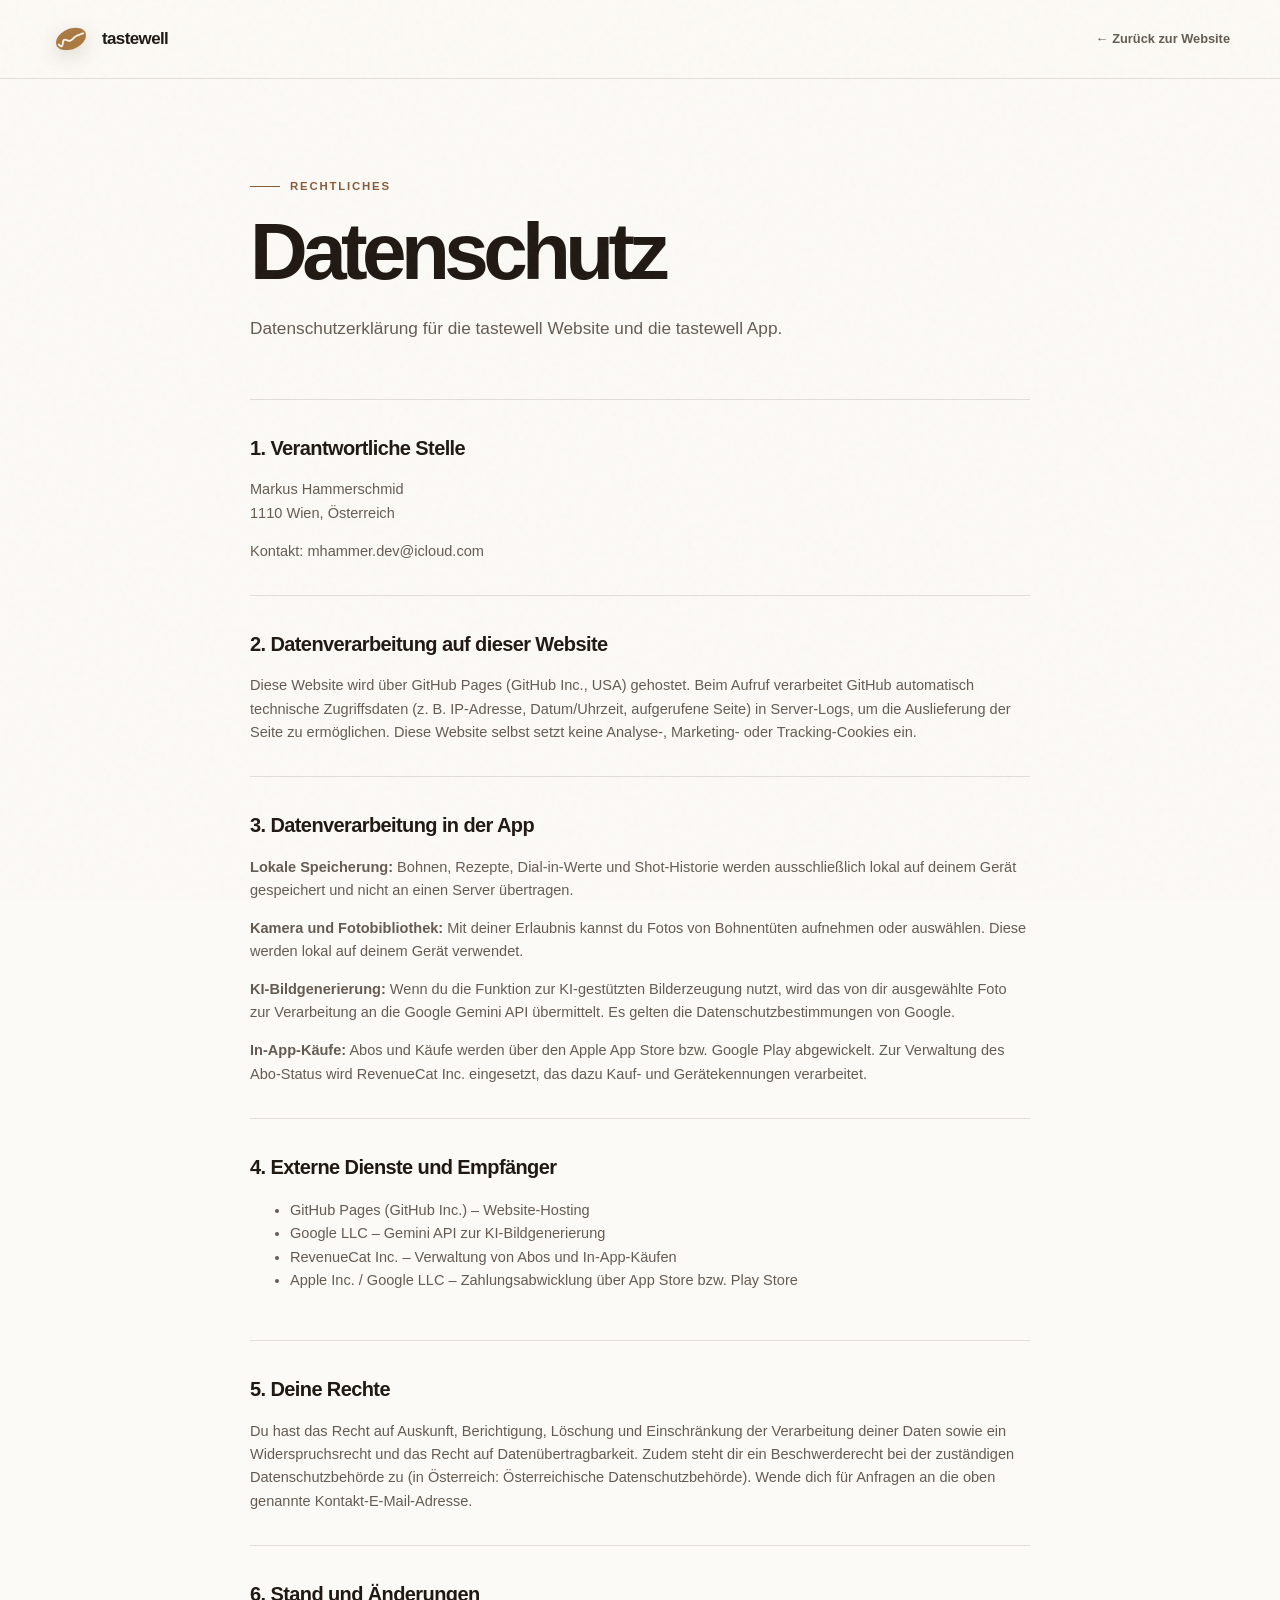
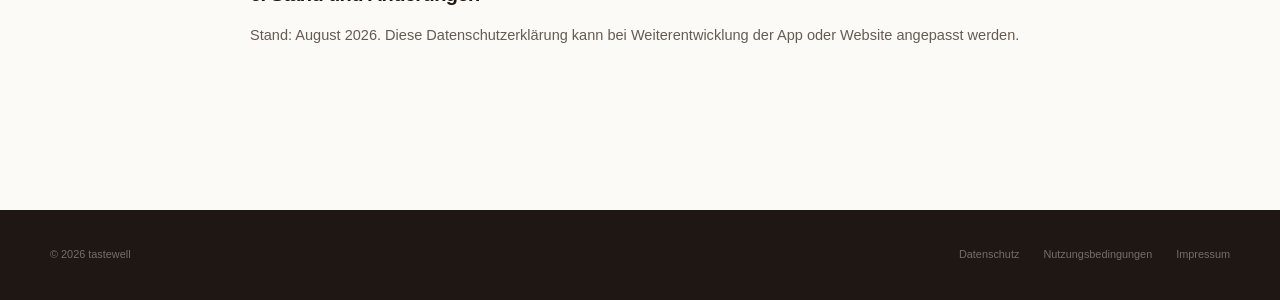
==== privacy.html @ 756413b7 "Complete privacy policy and imprint with real contact details" ====
<!doctype html>
<html lang="de">
  <head>
    <meta charset="utf-8" />
    <meta name="viewport" content="width=device-width, initial-scale=1" />
    <meta name="robots" content="noindex, nofollow" />
    <meta name="theme-color" content="#fcfaf6" />
    <title>Datenschutz – tastewell</title>
    <link rel="icon" href="assets/images/app-icon.png" />
    <link rel="stylesheet" href="assets/css/styles.css" />
    <script src="assets/js/main.js" defer></script>
  </head>
  <body class="legal-page">
    <header class="legal-header">
      <div class="nav-shell">
        <a class="brand" href="index.html" aria-label="Zur tastewell Startseite">
          <img src="assets/images/app-icon.png" alt="" width="42" height="42" />
          <span>tastewell</span>
        </a>
        <a class="back-link" href="index.html">← Zurück zur Website</a>
      </div>
    </header>

    <main class="legal-main">
      <p class="eyebrow">Rechtliches</p>
      <h1>Datenschutz</h1>
      <p class="legal-intro">Datenschutzerklärung für die tastewell Website und die tastewell App.</p>

      <div class="legal-content">
        <section>
          <h2>1. Verantwortliche Stelle</h2>
          <p>Markus Hammerschmid<br />1110 Wien, Österreich</p>
          <p>Kontakt: <a href="mailto:mhammer.dev@icloud.com">mhammer.dev@icloud.com</a></p>
        </section>
        <section>
          <h2>2. Datenverarbeitung auf dieser Website</h2>
          <p>Diese Website wird über GitHub Pages (GitHub Inc., USA) gehostet. Beim Aufruf verarbeitet GitHub automatisch technische Zugriffsdaten (z. B. IP-Adresse, Datum/Uhrzeit, aufgerufene Seite) in Server-Logs, um die Auslieferung der Seite zu ermöglichen. Diese Website selbst setzt keine Analyse-, Marketing- oder Tracking-Cookies ein.</p>
        </section>
        <section>
          <h2>3. Datenverarbeitung in der App</h2>
          <p><strong>Lokale Speicherung:</strong> Bohnen, Rezepte, Dial-in-Werte und Shot-Historie werden ausschließlich lokal auf deinem Gerät gespeichert und nicht an einen Server übertragen.</p>
          <p><strong>Kamera und Fotobibliothek:</strong> Mit deiner Erlaubnis kannst du Fotos von Bohnentüten aufnehmen oder auswählen. Diese werden lokal auf deinem Gerät verwendet.</p>
          <p><strong>KI-Bildgenerierung:</strong> Wenn du die Funktion zur KI-gestützten Bilderzeugung nutzt, wird das von dir ausgewählte Foto zur Verarbeitung an die Google Gemini API übermittelt. Es gelten die Datenschutzbestimmungen von Google.</p>
          <p><strong>In-App-Käufe:</strong> Abos und Käufe werden über den Apple App Store bzw. Google Play abgewickelt. Zur Verwaltung des Abo-Status wird RevenueCat Inc. eingesetzt, das dazu Kauf- und Gerätekennungen verarbeitet.</p>
        </section>
        <section>
          <h2>4. Externe Dienste und Empfänger</h2>
          <ul>
            <li>GitHub Pages (GitHub Inc.) – Website-Hosting</li>
            <li>Google LLC – Gemini API zur KI-Bildgenerierung</li>
            <li>RevenueCat Inc. – Verwaltung von Abos und In-App-Käufen</li>
            <li>Apple Inc. / Google LLC – Zahlungsabwicklung über App Store bzw. Play Store</li>
          </ul>
        </section>
        <section>
          <h2>5. Deine Rechte</h2>
          <p>Du hast das Recht auf Auskunft, Berichtigung, Löschung und Einschränkung der Verarbeitung deiner Daten sowie ein Widerspruchsrecht und das Recht auf Datenübertragbarkeit. Zudem steht dir ein Beschwerderecht bei der zuständigen Datenschutzbehörde zu (in Österreich: Österreichische Datenschutzbehörde). Wende dich für Anfragen an die oben genannte Kontakt-E-Mail-Adresse.</p>
        </section>
        <section>
          <h2>6. Stand und Änderungen</h2>
          <p>Stand: August 2026. Diese Datenschutzerklärung kann bei Weiterentwicklung der App oder Website angepasst werden.</p>
        </section>
      </div>
    </main>

    <footer class="site-footer">
      <div class="page-shell footer-bottom">
        <span>© <span data-year></span> tastewell</span>
        <nav aria-label="Rechtliche Hinweise">
          <a href="privacy.html">Datenschutz</a>
          <a href="terms.html">Nutzungsbedingungen</a>
          <a href="imprint.html">Impressum</a>
        </nav>
      </div>
    </footer>
  </body>
</html>
---- assets/css/styles.css ----
:root {
  --ink: #201813;
  --ink-soft: #655b53;
  --paper: #f5f0e8;
  --paper-deep: #ece3d7;
  --cream: #fffaf3;
  --white: #ffffff;
  --coffee: #8a5a36;
  --coffee-dark: #3a2318;
  --caramel: #c89b6c;
  --caramel-light: #e3c4a1;
  --lime: #dce5b0;
  --plum: #54283d;
  --line: rgba(50, 35, 25, 0.13);
  --shadow: 0 30px 80px rgba(60, 39, 24, 0.15);
  --radius-sm: 18px;
  --radius-md: 28px;
  --radius-lg: 42px;
  --shell: min(1180px, calc(100% - 48px));
  --ease: cubic-bezier(0.22, 1, 0.36, 1);
}

*,
*::before,
*::after {
  box-sizing: border-box;
}

html {
  scroll-behavior: smooth;
  background: var(--paper);
}

body {
  margin: 0;
  min-width: 320px;
  color: var(--ink);
  background:
    radial-gradient(circle at 8% 3%, rgba(216, 180, 141, 0.18), transparent 28rem),
    var(--paper);
  font-family: Inter, ui-sans-serif, -apple-system, BlinkMacSystemFont, "Segoe UI", sans-serif;
  font-size: 16px;
  line-height: 1.6;
  -webkit-font-smoothing: antialiased;
  text-rendering: optimizeLegibility;
}

body::before {
  position: fixed;
  inset: 0;
  z-index: 99;
  opacity: 0.04;
  pointer-events: none;
  content: "";
  background-image: url("data:image/svg+xml,%3Csvg viewBox='0 0 180 180' xmlns='http://www.w3.org/2000/svg'%3E%3Cfilter id='n'%3E%3CfeTurbulence type='fractalNoise' baseFrequency='.92' numOctaves='4' stitchTiles='stitch'/%3E%3C/filter%3E%3Crect width='100%25' height='100%25' filter='url(%23n)' opacity='.8'/%3E%3C/svg%3E");
}

img,
svg {
  display: block;
  max-width: 100%;
}

a {
  color: inherit;
  text-decoration: none;
}

button,
a {
  -webkit-tap-highlight-color: transparent;
}

button {
  color: inherit;
  font: inherit;
}

::selection {
  color: var(--cream);
  background: var(--coffee);
}

:focus-visible {
  outline: 3px solid var(--caramel);
  outline-offset: 4px;
}

.sr-only {
  position: absolute;
  width: 1px;
  height: 1px;
  padding: 0;
  margin: -1px;
  overflow: hidden;
  clip: rect(0, 0, 0, 0);
  white-space: nowrap;
  border: 0;
}

.skip-link {
  position: fixed;
  top: 12px;
  left: 12px;
  z-index: 120;
  padding: 10px 16px;
  color: var(--white);
  background: var(--coffee-dark);
  border-radius: 999px;
  transform: translateY(-160%);
  transition: transform 180ms ease;
}

.skip-link:focus {
  transform: translateY(0);
}

.page-shell {
  width: var(--shell);
  margin-inline: auto;
}

.section {
  position: relative;
  padding-block: 118px;
}

.site-header {
  position: fixed;
  z-index: 80;
  top: 0;
  left: 0;
  width: 100%;
  padding-block: 18px;
  transition:
    padding 300ms ease,
    background 300ms ease,
    border-color 300ms ease,
    box-shadow 300ms ease;
}

.site-header.is-scrolled {
  padding-block: 10px;
  background: rgba(247, 243, 236, 0.8);
  border-bottom: 1px solid rgba(45, 31, 22, 0.08);
  box-shadow: 0 12px 34px rgba(48, 31, 20, 0.06);
  backdrop-filter: blur(20px) saturate(1.2);
  -webkit-backdrop-filter: blur(20px) saturate(1.2);
}

.nav-shell {
  display: flex;
  align-items: center;
  justify-content: space-between;
  width: var(--shell);
  margin-inline: auto;
}

.brand {
  display: inline-flex;
  gap: 10px;
  align-items: center;
  font-size: 1.06rem;
  font-weight: 760;
  letter-spacing: -0.035em;
}

.brand img {
  width: 42px;
  height: 42px;
  object-fit: contain;
  filter: drop-shadow(0 6px 10px rgba(56, 34, 20, 0.16));
}

.main-nav {
  display: flex;
  gap: 31px;
  align-items: center;
  font-size: 0.86rem;
  font-weight: 650;
}

.main-nav > a:not(.nav-cta) {
  position: relative;
  color: rgba(32, 24, 19, 0.7);
  transition: color 180ms ease;
}

.main-nav > a:not(.nav-cta)::after {
  position: absolute;
  bottom: -5px;
  left: 0;
  width: 100%;
  height: 1px;
  content: "";
  background: currentColor;
  transform: scaleX(0);
  transform-origin: right;
  transition: transform 240ms var(--ease);
}

.main-nav > a:not(.nav-cta):hover {
  color: var(--ink);
}

.main-nav > a:not(.nav-cta):hover::after {
  transform: scaleX(1);
  transform-origin: left;
}

.nav-cta {
  display: inline-flex;
  gap: 12px;
  align-items: center;
  padding: 11px 17px;
  color: var(--cream);
  background: var(--coffee-dark);
  border-radius: 999px;
  box-shadow: 0 8px 20px rgba(58, 35, 24, 0.17);
  transition:
    transform 200ms var(--ease),
    background 200ms ease;
}

.nav-cta:hover {
  background: var(--coffee);
  transform: translateY(-2px);
}

.menu-toggle {
  display: none;
  width: 44px;
  height: 44px;
  padding: 0;
  background: transparent;
  border: 0;
  border-radius: 50%;
}

.menu-toggle span:not(.sr-only) {
  display: block;
  width: 22px;
  height: 1.5px;
  margin: 6px auto;
  background: currentColor;
  transition: transform 200ms ease;
}

.hero {
  min-height: 950px;
  padding-top: 168px;
  padding-bottom: 42px;
  overflow: clip;
}

.hero-grid {
  display: grid;
  grid-template-columns: minmax(0, 0.9fr) minmax(500px, 1.1fr);
  gap: 56px;
  align-items: center;
  min-height: 690px;
}

.hero-grid > * {
  min-width: 0;
}

.hero-copy {
  position: relative;
  z-index: 3;
  padding-bottom: 28px;
}

.eyebrow {
  display: flex;
  gap: 10px;
  align-items: center;
  margin: 0 0 22px;
  color: var(--coffee);
  font-size: 0.71rem;
  font-weight: 800;
  letter-spacing: 0.16em;
  line-height: 1.4;
  text-transform: uppercase;
}

.eyebrow::before {
  width: 30px;
  height: 1px;
  content: "";
  background: currentColor;
}

.eyebrow.light {
  color: var(--caramel-light);
}

.hero h1,
.section-heading h2,
.ritual-copy h2,
.cta-card h2 {
  margin: 0;
  font-size: clamp(3.8rem, 7vw, 6.45rem);
  font-weight: 710;
  letter-spacing: -0.075em;
  line-height: 0.94;
}

.hero h1 span,
.section-heading h2 span,
.ritual-copy h2 span,
.cta-card h2 span {
  color: var(--coffee);
  font-family: Iowan Old Style, Baskerville, "Times New Roman", serif;
  font-weight: 400;
  font-style: italic;
  letter-spacing: -0.055em;
}

.hero-lead {
  max-width: 560px;
  margin: 32px 0 0;
  color: var(--ink-soft);
  font-size: clamp(1rem, 1.5vw, 1.16rem);
  line-height: 1.75;
}

.hero-actions {
  display: flex;
  gap: 28px;
  align-items: center;
  margin-top: 36px;
}

.button {
  display: inline-flex;
  gap: 16px;
  align-items: center;
  justify-content: center;
  min-height: 56px;
  padding: 14px 21px 14px 25px;
  border: 1px solid transparent;
  border-radius: 999px;
  font-size: 0.9rem;
  font-weight: 750;
  letter-spacing: -0.015em;
  transition:
    transform 220ms var(--ease),
    box-shadow 220ms ease,
    background 220ms ease;
}

.button:hover {
  transform: translateY(-3px);
}

.button-primary {
  color: var(--cream);
  background: var(--coffee-dark);
  box-shadow: 0 13px 28px rgba(58, 35, 24, 0.22);
}

.button-primary:hover {
  background: var(--coffee);
  box-shadow: 0 18px 35px rgba(58, 35, 24, 0.24);
}

.button-icon {
  display: grid;
  width: 30px;
  height: 30px;
  place-items: center;
  color: var(--coffee-dark);
  background: var(--caramel-light);
  border-radius: 50%;
}

.text-link {
  padding-block: 8px;
  font-size: 0.88rem;
  font-weight: 750;
  border-bottom: 1px solid rgba(42, 28, 19, 0.3);
  transition: border-color 180ms ease;
}

.text-link:hover {
  border-color: var(--coffee);
}

.hero-facts {
  display: flex;
  flex-wrap: wrap;
  gap: 11px 18px;
  padding: 0;
  margin: 33px 0 0;
  color: rgba(32, 24, 19, 0.57);
  font-size: 0.73rem;
  font-weight: 650;
  list-style: none;
}

.hero-facts li {
  display: flex;
  gap: 6px;
  align-items: center;
}

.hero-facts li span {
  display: grid;
  width: 17px;
  height: 17px;
  place-items: center;
  color: var(--coffee-dark);
  background: rgba(197, 153, 108, 0.25);
  border-radius: 50%;
  font-size: 0.61rem;
}

.hero-glow {
  position: absolute;
  pointer-events: none;
  filter: blur(2px);
  border-radius: 50%;
}

.hero-glow-one {
  top: -250px;
  right: -160px;
  width: 700px;
  height: 700px;
  opacity: 0.5;
  background: radial-gradient(circle, rgba(211, 172, 129, 0.44), rgba(245, 240, 232, 0) 68%);
}

.hero-glow-two {
  bottom: 20px;
  left: -300px;
  width: 590px;
  height: 590px;
  background: radial-gradient(circle, rgba(196, 147, 111, 0.13), rgba(245, 240, 232, 0) 70%);
}

.hero-stage {
  --pointer-x: 0px;
  --pointer-y: 0px;
  --pointer-phone-x: 0px;
  --pointer-phone-y: 0px;
  --pointer-float-x: 0px;
  --pointer-float-y: 0px;
  --pointer-far-x: 0px;
  --pointer-far-y: 0px;
  position: relative;
  min-height: 700px;
  isolation: isolate;
}

.hero-stage::before {
  position: absolute;
  z-index: -2;
  top: 50%;
  left: 50%;
  width: 575px;
  height: 575px;
  content: "";
  background:
    radial-gradient(circle at 64% 28%, rgba(255, 246, 228, 0.88), transparent 28%),
    linear-gradient(145deg, #c79a72 0%, #ab7355 43%, #673d32 100%);
  border: 1px solid rgba(255, 255, 255, 0.44);
  border-radius: 50%;
  box-shadow:
    inset 0 1px 0 rgba(255, 255, 255, 0.45),
    0 60px 100px rgba(82, 48, 30, 0.25);
  transform: translate(-49%, -49%);
}

.hero-stage::after {
  position: absolute;
  z-index: -1;
  right: -12px;
  bottom: 42px;
  width: 90%;
  height: 150px;
  content: "";
  opacity: 0.32;
  background: #3b2419;
  filter: blur(56px);
  border-radius: 50%;
  transform: rotate(-6deg);
}

.stage-orbit {
  position: absolute;
  z-index: -1;
  top: 50%;
  left: 50%;
  pointer-events: none;
  border: 1px solid rgba(80, 47, 30, 0.18);
  border-radius: 50%;
  transform: translate(-50%, -50%);
}

.stage-orbit-one {
  width: 645px;
  height: 645px;
}

.stage-orbit-two {
  width: 715px;
  height: 715px;
  opacity: 0.55;
}

.phone-wrap {
  position: absolute;
  z-index: 3;
  top: 4px;
  left: 50%;
  width: 322px;
  transform: translate3d(calc(-50% + var(--pointer-phone-x)), var(--pointer-phone-y), 0) rotate(3.5deg);
  transition: transform 500ms var(--ease);
}

.phone {
  padding: 8px;
  background: linear-gradient(145deg, #403c3b, #151312 66%, #504b49);
  border: 1px solid rgba(255, 255, 255, 0.42);
  border-radius: 51px;
  box-shadow:
    0 42px 68px rgba(46, 27, 18, 0.34),
    inset 0 0 0 2px rgba(0, 0, 0, 0.55),
    inset 0 0 0 4px rgba(255, 255, 255, 0.1);
}

.phone-frame {
  padding: 3px;
  background: #090807;
  border-radius: 44px;
}

.phone-screen {
  position: relative;
  min-height: 646px;
  padding: 17px 17px 20px;
  overflow: hidden;
  color: #211914;
  background: #faf7f2;
  border-radius: 41px;
}

.phone-status {
  display: flex;
  align-items: center;
  justify-content: space-between;
  height: 30px;
  padding: 0 5px;
  font-size: 0.58rem;
  font-weight: 780;
}

.dynamic-island {
  position: absolute;
  top: 13px;
  left: 50%;
  width: 84px;
  height: 24px;
  background: #090807;
  border-radius: 999px;
  transform: translateX(-50%);
}

.app-topbar {
  display: flex;
  align-items: end;
  justify-content: space-between;
  margin-top: 16px;
}

.app-topbar div {
  display: flex;
  flex-direction: column;
}

.app-topbar small,
.recipe-head small,
.bean-copy small,
.recipe-grid small {
  color: #817872;
  font-size: 0.57rem;
}

.app-topbar strong {
  margin-top: 2px;
  font-size: 1.64rem;
  letter-spacing: -0.06em;
}

.avatar {
  display: grid;
  width: 31px;
  height: 31px;
  place-items: center;
  color: var(--cream);
  background: #a96e43;
  border-radius: 50%;
  font-size: 0.65rem;
  font-weight: 750;
}

.bean-card {
  display: grid;
  grid-template-columns: 101px 1fr;
  gap: 12px;
  align-items: center;
  padding: 10px;
  margin-top: 17px;
  background: #fff;
  border: 1px solid rgba(48, 31, 22, 0.08);
  border-radius: 21px;
  box-shadow: 0 11px 26px rgba(73, 47, 29, 0.08);
}

.bean-art {
  position: relative;
  height: 126px;
  overflow: hidden;
  background:
    radial-gradient(circle at 25% 26%, #e28e62 0 12%, transparent 13%),
    radial-gradient(circle at 82% 72%, #d67a51 0 20%, transparent 21%),
    radial-gradient(circle at 59% 26%, #66333b 0 28%, transparent 29%),
    linear-gradient(145deg, #2a1821, #8c4c45 53%, #cf8a57);
  border-radius: 14px;
}

.bean-art::before,
.bean-art::after {
  position: absolute;
  width: 88px;
  height: 45px;
  content: "";
  border: 9px solid rgba(255, 220, 176, 0.22);
  border-radius: 50%;
  transform: rotate(-35deg);
}

.bean-art::before {
  top: 24px;
  left: -24px;
}

.bean-art::after {
  right: -27px;
  bottom: 17px;
}

.bean-art-line {
  position: absolute;
  top: 17px;
  left: 50%;
  width: 3px;
  height: 42px;
  background: #f4dfc5;
  border-radius: 50%;
  transform: rotate(45deg);
}

.bean-art-label {
  position: absolute;
  right: 8px;
  bottom: 7px;
  color: rgba(255, 255, 255, 0.8);
  font-size: 0.43rem;
  font-weight: 850;
  letter-spacing: 0.18em;
}

.bean-copy {
  display: flex;
  flex-direction: column;
  align-items: flex-start;
}

.bean-copy strong {
  margin: 10px 0 2px;
  font-size: 1rem;
  letter-spacing: -0.04em;
}

.pill {
  display: inline-block;
  padding: 4px 8px;
  border-radius: 999px;
  font-size: 0.46rem;
  font-weight: 780;
}

.pill-warm {
  color: #724627;
  background: #f1decb;
}

.recipe-head {
  display: flex;
  align-items: end;
  justify-content: space-between;
  margin: 25px 3px 10px;
}

.recipe-head > div {
  display: flex;
  flex-direction: column;
}

.recipe-head strong {
  font-size: 0.87rem;
}

.confidence {
  padding: 4px 7px;
  color: #5a641f;
  background: #e9edce;
  border-radius: 999px;
  font-size: 0.5rem;
  font-weight: 780;
}

.recipe-grid {
  display: grid;
  grid-template-columns: repeat(3, 1fr);
  overflow: hidden;
  background: #fff;
  border: 1px solid rgba(48, 31, 22, 0.08);
  border-radius: 17px;
}

.recipe-grid > div {
  display: flex;
  flex-direction: column;
  align-items: center;
  padding: 14px 6px;
}

.recipe-grid > div + div {
  border-left: 1px solid rgba(48, 31, 22, 0.08);
}

.recipe-grid strong {
  font-size: 0.94rem;
  letter-spacing: -0.04em;
}

.recipe-grid em {
  margin-left: 1px;
  color: #817872;
  font-size: 0.5rem;
  font-weight: 600;
  font-style: normal;
}

.taste-line {
  display: flex;
  gap: 8px;
  align-items: center;
  margin: 18px 4px 0;
  color: #7d736c;
  font-size: 0.51rem;
}

.taste-track {
  position: relative;
  flex: 1;
  height: 6px;
  background: linear-gradient(90deg, #e5c379, #d7deb0, #b7775f);
  border-radius: 999px;
}

.taste-track i {
  position: absolute;
  top: 50%;
  left: 51%;
  width: 13px;
  height: 13px;
  background: #fff;
  border: 3px solid #717b38;
  border-radius: 50%;
  box-shadow: 0 2px 5px rgba(0, 0, 0, 0.16);
  transform: translate(-50%, -50%);
}

.app-button {
  display: flex;
  align-items: center;
  justify-content: space-between;
  width: 100%;
  padding: 13px 16px;
  margin-top: 19px;
  color: #fffaf2;
  background: #8a5a36;
  border: 0;
  border-radius: 14px;
  font-size: 0.67rem;
  font-weight: 750;
}

.phone-home-indicator {
  position: absolute;
  bottom: 7px;
  left: 50%;
  width: 88px;
  height: 3px;
  background: #17110e;
  border-radius: 999px;
  transform: translateX(-50%);
}

.floating-card {
  position: absolute;
  z-index: 7;
  display: flex;
  align-items: center;
  color: var(--ink);
  background: rgba(255, 251, 244, 0.84);
  border: 1px solid rgba(255, 255, 255, 0.62);
  border-radius: 18px;
  box-shadow: 0 20px 45px rgba(54, 33, 22, 0.2);
  backdrop-filter: blur(16px);
  -webkit-backdrop-filter: blur(16px);
  transition: transform 500ms var(--ease);
}

.floating-card div {
  display: flex;
  flex-direction: column;
}

.floating-card small {
  color: #847970;
  font-size: 0.58rem;
}

.floating-card strong {
  font-size: 0.77rem;
  letter-spacing: -0.02em;
}

.balance-card {
  top: 111px;
  left: -1px;
  gap: 10px;
  width: 190px;
  padding: 13px;
  transform: translate3d(var(--pointer-float-x), var(--pointer-float-y), 0) rotate(-4deg);
}

.pulse-dot {
  position: relative;
  width: 31px;
  height: 31px;
  background: #dfe7af;
  border-radius: 50%;
}

.pulse-dot::before,
.pulse-dot::after {
  position: absolute;
  top: 50%;
  left: 50%;
  content: "";
  border-radius: 50%;
  transform: translate(-50%, -50%);
}

.pulse-dot::before {
  width: 9px;
  height: 9px;
  background: #727b32;
}

.pulse-dot::after {
  width: 18px;
  height: 18px;
  border: 1px solid rgba(114, 123, 50, 0.35);
  animation: pulse 2.4s ease infinite;
}

.tiny-check {
  display: grid;
  width: 21px;
  height: 21px;
  margin-left: auto;
  place-items: center;
  color: #fff;
  background: #737d32;
  border-radius: 50%;
  font-size: 0.61rem;
}

.recipe-card {
  right: -17px;
  bottom: 102px;
  gap: 11px;
  width: 206px;
  padding: 13px;
  transform: translate3d(var(--pointer-far-x), var(--pointer-far-y), 0) rotate(4deg);
}

.recipe-icon {
  display: grid;
  flex: 0 0 auto;
  width: 34px;
  height: 34px;
  place-items: center;
  color: var(--cream);
  background: var(--coffee);
  border-radius: 11px;
}

.steam {
  position: absolute;
  z-index: 1;
  width: 94px;
  overflow: visible;
  fill: none;
  stroke: rgba(255, 248, 235, 0.55);
  stroke-width: 4px;
  stroke-linecap: round;
  filter: blur(0.4px);
}

.steam path {
  stroke-dasharray: 330;
  stroke-dashoffset: 330;
  animation: drawSteam 5s ease-in-out infinite;
}

.steam-one {
  top: -78px;
  right: 127px;
  transform: rotate(7deg);
}

.steam-two {
  top: -91px;
  right: 221px;
  opacity: 0.56;
  transform: scale(0.8) rotate(-10deg);
}

.steam-two path {
  animation-delay: 1.2s;
}

.brand-strip {
  display: flex;
  align-items: center;
  justify-content: space-between;
  padding: 20px 29px;
  color: rgba(44, 31, 23, 0.54);
  background: rgba(255, 252, 247, 0.52);
  border: 1px solid rgba(66, 45, 31, 0.08);
  border-radius: 999px;
  font-size: 0.69rem;
  font-weight: 780;
  letter-spacing: 0.12em;
  text-transform: uppercase;
}

.brand-strip i {
  width: 4px;
  height: 4px;
  background: var(--caramel);
  border-radius: 50%;
}

.section-heading {
  margin-bottom: 58px;
}

.section-heading.centered {
  max-width: 770px;
  margin-inline: auto;
  text-align: center;
}

.section-heading.centered .eyebrow {
  justify-content: center;
}

.section-heading h2,
.ritual-copy h2,
.cta-card h2 {
  font-size: clamp(3rem, 5.2vw, 5.4rem);
}

.section-heading > p:not(.eyebrow),
.section-heading.split > p,
.ritual-copy > p:not(.eyebrow),
.cta-card > p:not(.eyebrow) {
  max-width: 610px;
  margin: 25px auto 0;
  color: var(--ink-soft);
  font-size: 1.05rem;
  line-height: 1.75;
}

.problem-section {
  padding-top: 148px;
  background: #fcfaf6;
}

.problem-grid {
  display: grid;
  grid-template-columns: 1fr 1fr;
  gap: 20px;
}

.problem-card {
  position: relative;
  min-height: 500px;
  padding: 38px;
  overflow: hidden;
  border-radius: var(--radius-lg);
}

.problem-card-muted {
  background: #e7e1d9;
}

.problem-card-focus {
  color: var(--cream);
  background:
    radial-gradient(circle at 85% 10%, rgba(175, 109, 70, 0.5), transparent 40%),
    var(--coffee-dark);
  box-shadow: var(--shadow);
}

.card-number {
  display: inline-flex;
  align-items: center;
  min-height: 28px;
  padding: 5px 11px;
  color: rgba(44, 31, 23, 0.64);
  background: rgba(255, 255, 255, 0.5);
  border: 1px solid rgba(255, 255, 255, 0.62);
  border-radius: 999px;
  font-size: 0.62rem;
  font-weight: 780;
  letter-spacing: 0.1em;
  text-transform: uppercase;
}

.problem-card-focus .card-number {
  color: var(--cream);
  background: rgba(255, 255, 255, 0.08);
  border-color: rgba(255, 255, 255, 0.15);
}

.problem-card h3 {
  margin: 24px 0 0;
  font-size: clamp(1.8rem, 3vw, 2.65rem);
  letter-spacing: -0.055em;
  line-height: 1.08;
}

.chaos-visual {
  position: absolute;
  inset: 215px 28px 20px;
}

.chaos-visual span {
  position: absolute;
  z-index: 2;
  top: var(--y);
  left: var(--x);
  padding: 10px 15px;
  color: rgba(50, 39, 31, 0.7);
  background: rgba(255, 255, 255, 0.62);
  border: 1px solid rgba(255, 255, 255, 0.78);
  border-radius: 11px;
  box-shadow: 0 9px 22px rgba(50, 33, 21, 0.08);
  font-size: 0.73rem;
  font-weight: 700;
  transform: rotate(var(--r));
}

.chaos-visual svg {
  position: absolute;
  right: 0;
  bottom: 6px;
  left: 0;
  width: 100%;
  height: 180px;
  fill: none;
  stroke: rgba(87, 67, 53, 0.2);
  stroke-width: 3px;
  stroke-dasharray: 9 9;
}

.focus-visual {
  position: absolute;
  right: 38px;
  bottom: 42px;
  left: 38px;
}

.focus-labels {
  display: flex;
  align-items: center;
  justify-content: space-between;
  color: rgba(255, 250, 243, 0.48);
  font-size: 0.65rem;
}

.focus-labels strong {
  color: #e4e9ba;
  font-size: 0.75rem;
}

.focus-track {
  position: relative;
  height: 14px;
  margin-top: 13px;
  background: linear-gradient(90deg, #b76f4d, #d4c779 45%, #abbc76 53%, #bd795c);
  border: 4px solid rgba(255, 255, 255, 0.1);
  border-radius: 999px;
  box-shadow: 0 0 0 1px rgba(0, 0, 0, 0.2);
}

.focus-zone {
  position: absolute;
  top: -5px;
  left: 42%;
  width: 20%;
  height: 16px;
  border: 1px solid rgba(255, 255, 255, 0.55);
  border-radius: 999px;
}

.focus-track i {
  position: absolute;
  z-index: 2;
  top: 50%;
  left: 54%;
  width: 24px;
  height: 24px;
  background: #f8f3e9;
  border: 6px solid #87944d;
  border-radius: 50%;
  box-shadow: 0 6px 13px rgba(0, 0, 0, 0.25);
  transform: translate(-50%, -50%);
}

.focus-visual p {
  display: flex;
  gap: 11px;
  align-items: center;
  padding: 16px;
  margin: 24px 0 0;
  color: rgba(255, 250, 243, 0.8);
  background: rgba(255, 255, 255, 0.07);
  border: 1px solid rgba(255, 255, 255, 0.1);
  border-radius: 15px;
  font-size: 0.77rem;
}

.focus-visual p span {
  display: grid;
  width: 26px;
  height: 26px;
  place-items: center;
  color: var(--coffee-dark);
  background: var(--caramel-light);
  border-radius: 8px;
}

.steps-section {
  background: var(--paper);
}

.section-heading.split {
  display: grid;
  grid-template-columns: 1.2fr 0.8fr;
  gap: 70px;
  align-items: end;
}

.section-heading.split > p {
  margin: 0 0 5px;
}

.steps-list {
  border-top: 1px solid var(--line);
}

.step-card {
  display: grid;
  grid-template-columns: 1fr 0.8fr;
  gap: 64px;
  align-items: center;
  min-height: 240px;
  padding: 35px 10px;
  border-bottom: 1px solid var(--line);
}

.step-copy {
  display: grid;
  grid-template-columns: 70px 1fr;
  gap: 22px;
}

.step-index {
  display: grid;
  width: 44px;
  height: 44px;
  place-items: center;
  color: var(--coffee);
  background: rgba(200, 155, 108, 0.16);
  border: 1px solid rgba(138, 90, 54, 0.18);
  border-radius: 50%;
  font-size: 0.66rem;
  font-weight: 800;
}

.step-copy h3 {
  margin: 3px 0 11px;
  font-size: 1.65rem;
  letter-spacing: -0.045em;
}

.step-copy p {
  max-width: 480px;
  margin: 0;
  color: var(--ink-soft);
  font-size: 0.92rem;
}

.step-visual {
  min-height: 160px;
  padding: 22px;
  background: rgba(255, 253, 249, 0.68);
  border: 1px solid rgba(68, 45, 29, 0.09);
  border-radius: var(--radius-md);
  box-shadow: inset 0 1px 0 rgba(255, 255, 255, 0.7);
}

.equipment-visual {
  display: grid;
  gap: 8px;
}

.equipment-chip {
  display: flex;
  gap: 10px;
  align-items: center;
  padding: 10px 13px;
  color: #786e66;
  background: rgba(255, 255, 255, 0.65);
  border: 1px solid rgba(61, 42, 29, 0.07);
  border-radius: 12px;
  font-size: 0.72rem;
  font-weight: 680;
}

.equipment-chip.selected {
  color: var(--cream);
  background: var(--coffee);
  box-shadow: 0 9px 18px rgba(108, 66, 38, 0.2);
}

.scale-visual {
  display: grid;
  grid-template-columns: 1fr 1fr;
  gap: 12px;
  align-items: center;
  background: #29201b;
}

.scale-display {
  display: flex;
  align-items: baseline;
  justify-content: center;
  height: 95px;
  padding-top: 20px;
  color: #e6e9b6;
  background: #191412;
  border: 1px solid rgba(255, 255, 255, 0.08);
  border-radius: 14px;
  box-shadow: inset 0 3px 15px rgba(0, 0, 0, 0.35);
}

.scale-display strong {
  font-family: ui-monospace, SFMono-Regular, Menlo, monospace;
  font-size: 1.8rem;
  letter-spacing: 0.05em;
}

.scale-display span {
  margin-left: 4px;
  font-size: 0.7rem;
}

.scale-timer {
  display: flex;
  gap: 7px;
  align-items: center;
  justify-content: center;
  color: rgba(255, 255, 255, 0.7);
  font-family: ui-monospace, SFMono-Regular, Menlo, monospace;
  font-size: 0.83rem;
}

.scale-timer i {
  width: 8px;
  height: 8px;
  background: #c2775e;
  border-radius: 50%;
  box-shadow: 0 0 0 4px rgba(194, 119, 94, 0.15);
}

.taste-visual {
  display: flex;
  gap: 8px;
  align-items: center;
  justify-content: center;
}

.taste-visual > span {
  padding: 11px 15px;
  color: #776c64;
  background: rgba(255, 255, 255, 0.72);
  border: 1px solid rgba(63, 42, 27, 0.08);
  border-radius: 999px;
  font-size: 0.7rem;
  font-weight: 720;
}

.taste-visual .taste-choice.active {
  display: inline-flex;
  gap: 7px;
  align-items: center;
  color: #4d5624;
  background: #e5eabc;
  border-color: #d6dda1;
}

.taste-choice i {
  display: grid;
  width: 18px;
  height: 18px;
  place-items: center;
  color: #fff;
  background: #7b8638;
  border-radius: 50%;
  font-size: 0.55rem;
  font-style: normal;
}

.features-section {
  background: #fcfaf6;
}

.bento-grid {
  display: grid;
  grid-template-columns: 0.88fr 1.12fr;
  gap: 20px;
}

.bento-card {
  position: relative;
  min-height: 510px;
  padding: 38px;
  overflow: hidden;
  background: var(--paper-deep);
  border-radius: var(--radius-lg);
  isolation: isolate;
}

.bento-copy {
  position: relative;
  z-index: 3;
}

.bento-copy h3 {
  margin: 20px 0 12px;
  font-size: clamp(1.7rem, 3vw, 2.6rem);
  letter-spacing: -0.055em;
  line-height: 1.07;
}

.bento-copy p {
  max-width: 390px;
  margin: 0;
  color: var(--ink-soft);
  font-size: 0.88rem;
  line-height: 1.7;
}

.feature-icon {
  display: grid;
  width: 42px;
  height: 42px;
  place-items: center;
  color: var(--cream);
  background: var(--coffee);
  border-radius: 13px;
  box-shadow: 0 9px 18px rgba(91, 55, 33, 0.18);
}

.feature-icon.dark {
  color: var(--ink);
  background: var(--caramel-light);
}

.bento-shelf {
  min-height: 620px;
  background:
    radial-gradient(circle at 50% 88%, rgba(174, 119, 81, 0.25), transparent 31%),
    #e9ded0;
}

.bag-scene {
  position: absolute;
  right: 7%;
  bottom: -140px;
  left: 7%;
  height: 500px;
}

.bag-scene img {
  position: absolute;
  z-index: 2;
  top: 3px;
  left: 50%;
  width: 285px;
  filter: drop-shadow(0 26px 27px rgba(56, 33, 18, 0.24));
  transform: translateX(-50%) rotate(-2deg);
  transition: transform 700ms var(--ease);
}

.bento-shelf:hover .bag-scene img {
  transform: translateX(-50%) translateY(-8px) rotate(1deg);
}

.bag-halo {
  position: absolute;
  top: 75px;
  left: 50%;
  width: 370px;
  height: 370px;
  background: #d1a87e;
  filter: blur(1px);
  border-radius: 50%;
  transform: translateX(-50%);
}

.bento-history {
  color: var(--cream);
  background:
    radial-gradient(circle at 85% 12%, rgba(144, 71, 82, 0.55), transparent 40%),
    linear-gradient(145deg, #33201e, #1f1715 70%);
}

.bento-history .bento-copy p,
.bento-local .bento-copy p,
.bento-cover .bento-copy p {
  color: rgba(255, 250, 243, 0.58);
}

.history-chart {
  position: absolute;
  right: 28px;
  bottom: 28px;
  left: 28px;
  height: 235px;
  padding: 22px;
  background: rgba(255, 255, 255, 0.045);
  border: 1px solid rgba(255, 255, 255, 0.09);
  border-radius: 24px;
}

.history-chart::before,
.history-chart::after {
  position: absolute;
  right: 22px;
  left: 22px;
  height: 1px;
  content: "";
  background: rgba(255, 255, 255, 0.07);
}

.history-chart::before { top: 33%; }
.history-chart::after { top: 66%; }

.history-chart svg {
  position: absolute;
  inset: 22px 18px 25px;
  width: calc(100% - 36px);
  height: calc(100% - 47px);
  overflow: visible;
}

.chart-area { fill: url(#chartFill); }
.chart-path {
  fill: none;
  stroke: #dcb184;
  stroke-width: 3px;
  stroke-linecap: round;
  vector-effect: non-scaling-stroke;
}

.chart-labels {
  position: absolute;
  right: 22px;
  bottom: 9px;
  left: 22px;
  display: flex;
  justify-content: space-between;
  color: rgba(255, 255, 255, 0.3);
  font-size: 0.56rem;
}

.chart-result {
  position: absolute;
  top: 22px;
  right: 21px;
  z-index: 3;
  display: inline-flex;
  gap: 6px;
  align-items: center;
  padding: 6px 9px;
  color: #e9edc5;
  background: rgba(193, 207, 120, 0.12);
  border: 1px solid rgba(193, 207, 120, 0.2);
  border-radius: 999px;
  font-size: 0.56rem;
  font-weight: 730;
}

.chart-result i {
  font-style: normal;
}

.bento-local {
  min-height: 480px;
  color: var(--cream);
  background:
    radial-gradient(circle at 50% 20%, rgba(212, 165, 117, 0.28), transparent 40%),
    #68422f;
}

.local-orb {
  position: absolute;
  right: -100px;
  bottom: -115px;
  display: grid;
  width: 390px;
  height: 390px;
  place-items: center;
  background: radial-gradient(circle at 32% 28%, #e1bb91, #976340 60%, #523124);
  border: 1px solid rgba(255, 255, 255, 0.22);
  border-radius: 50%;
  box-shadow:
    inset -30px -30px 70px rgba(34, 19, 12, 0.22),
    0 0 0 28px rgba(255, 255, 255, 0.035),
    0 0 0 58px rgba(255, 255, 255, 0.025);
}

.local-orb span {
  color: rgba(255, 246, 232, 0.7);
  font-size: 6.7rem;
  transform: translate(-43px, -39px) rotate(-20deg);
}

.bento-cover {
  min-height: 590px;
  color: var(--cream);
  background: #27171f;
}

.cover-stack {
  position: absolute;
  right: 18px;
  bottom: -25px;
  left: 18px;
  height: 300px;
  perspective: 800px;
}

.cover {
  position: absolute;
  bottom: 0;
  left: 50%;
  width: 165px;
  height: 230px;
  padding: 15px;
  overflow: hidden;
  border: 7px solid #efe7d8;
  border-bottom-width: 19px;
  border-radius: 12px 12px 5px 5px;
  box-shadow: 0 22px 32px rgba(0, 0, 0, 0.32);
  transform-origin: bottom center;
  transition: transform 650ms var(--ease);
}

.cover i {
  position: absolute;
  inset: 0;
  background:
    radial-gradient(circle at 22% 23%, #d58d59 0 14%, transparent 15%),
    radial-gradient(circle at 77% 64%, #7e3651 0 24%, transparent 25%),
    linear-gradient(140deg, #3d1e35, #bc6b4a 55%, #2b1833);
}

.cover span {
  position: absolute;
  z-index: 2;
  right: 12px;
  bottom: 13px;
  left: 12px;
  color: rgba(255, 255, 255, 0.84);
  font-size: 0.53rem;
  font-weight: 850;
  letter-spacing: 0.12em;
}

.cover-one { transform: translateX(-125%) rotate(-12deg); }
.cover-two { z-index: 2; transform: translateX(-50%) translateY(-21px); }
.cover-three { transform: translateX(25%) rotate(12deg); }

.cover-two i {
  background:
    radial-gradient(circle at 66% 26%, #d1bd6a 0 20%, transparent 21%),
    radial-gradient(circle at 26% 75%, #d87b46 0 24%, transparent 25%),
    linear-gradient(145deg, #193f3b, #65896d 52%, #d7a258);
}

.cover-three i {
  background:
    radial-gradient(circle at 25% 29%, #da8fb3 0 16%, transparent 17%),
    radial-gradient(circle at 80% 74%, #d75e5f 0 22%, transparent 23%),
    linear-gradient(145deg, #351d48, #8f3d67 55%, #e1886f);
}

.bento-cover:hover .cover-one { transform: translateX(-132%) rotate(-16deg) translateY(-8px); }
.bento-cover:hover .cover-two { transform: translateX(-50%) translateY(-33px); }
.bento-cover:hover .cover-three { transform: translateX(32%) rotate(16deg) translateY(-8px); }

.ritual-section {
  padding-top: 40px;
  padding-bottom: 40px;
  background: #fcfaf6;
}

.ritual-shell {
  display: grid;
  grid-template-columns: 1fr 1fr;
  min-height: 650px;
  overflow: hidden;
  color: var(--cream);
  background:
    radial-gradient(circle at 80% 20%, rgba(157, 74, 84, 0.38), transparent 34%),
    radial-gradient(circle at 60% 80%, rgba(173, 107, 67, 0.3), transparent 36%),
    #241814;
  border-radius: 54px;
  box-shadow: var(--shadow);
}

.ritual-copy {
  position: relative;
  z-index: 3;
  align-self: center;
  padding: 64px 0 64px 66px;
}

.ritual-copy h2 span,
.cta-card h2 span {
  color: var(--caramel-light);
}

.ritual-copy > p:not(.eyebrow),
.cta-card > p:not(.eyebrow) {
  margin-inline: 0;
  color: rgba(255, 250, 243, 0.59);
}

.button-light {
  margin-top: 27px;
  color: var(--coffee-dark);
  background: var(--cream);
  box-shadow: 0 16px 34px rgba(0, 0, 0, 0.18);
}

.button-light:hover {
  background: var(--caramel-light);
}

.ritual-rings {
  position: relative;
  min-height: 650px;
}

.ring {
  position: absolute;
  top: 50%;
  left: 53%;
  border: 1px solid rgba(226, 194, 159, 0.16);
  border-radius: 50%;
  transform: translate(-50%, -50%);
}

.ring::before {
  position: absolute;
  top: 50%;
  left: -4px;
  width: 8px;
  height: 8px;
  content: "";
  background: var(--caramel-light);
  border-radius: 50%;
  box-shadow: 0 0 18px rgba(226, 194, 159, 0.7);
}

.ring-one {
  width: 245px;
  height: 245px;
  animation: orbitSpin 15s linear infinite;
}

.ring-two {
  width: 380px;
  height: 380px;
  animation: orbitSpin 22s linear reverse infinite;
}

.ring-three {
  width: 520px;
  height: 520px;
  animation: orbitSpin 32s linear infinite;
}

.ritual-bean {
  position: absolute;
  z-index: 2;
  top: 50%;
  left: 53%;
  display: grid;
  width: 165px;
  height: 165px;
  place-items: center;
  background: rgba(255, 255, 255, 0.05);
  border: 1px solid rgba(255, 255, 255, 0.12);
  border-radius: 50%;
  box-shadow:
    0 40px 70px rgba(0, 0, 0, 0.35),
    inset 0 0 45px rgba(210, 147, 92, 0.11);
  transform: translate(-50%, -50%);
  backdrop-filter: blur(12px);
}

.ritual-bean img {
  width: 112px;
  filter: drop-shadow(0 18px 24px rgba(0, 0, 0, 0.3));
  animation: beanFloat 5s ease-in-out infinite;
}

.orbit-label {
  position: absolute;
  z-index: 4;
  padding: 8px 12px;
  color: rgba(255, 250, 243, 0.75);
  background: rgba(255, 255, 255, 0.07);
  border: 1px solid rgba(255, 255, 255, 0.11);
  border-radius: 999px;
  font-family: ui-monospace, SFMono-Regular, Menlo, monospace;
  font-size: 0.63rem;
  backdrop-filter: blur(10px);
}

.orbit-label-one { top: 25%; left: 15%; }
.orbit-label-two { top: 42%; right: 7%; }
.orbit-label-three { right: 24%; bottom: 18%; }

.cta-section {
  padding-block: 112px;
  background: #fcfaf6;
}

.cta-card {
  position: relative;
  display: flex;
  flex-direction: column;
  align-items: center;
  min-height: 600px;
  padding: 80px 30px;
  overflow: hidden;
  color: var(--cream);
  text-align: center;
  background:
    radial-gradient(circle at 12% 20%, rgba(186, 103, 76, 0.55), transparent 32%),
    radial-gradient(circle at 90% 85%, rgba(125, 57, 85, 0.7), transparent 42%),
    linear-gradient(135deg, #744a31, #2d1b19 52%, #3d1d2f);
  border-radius: 52px;
  box-shadow: 0 36px 90px rgba(58, 35, 24, 0.24);
}

.cta-card::before,
.cta-card::after {
  position: absolute;
  width: 380px;
  height: 220px;
  content: "";
  opacity: 0.35;
  border: 1px solid rgba(255, 255, 255, 0.22);
  border-radius: 50%;
}

.cta-card::before { top: -140px; right: -70px; transform: rotate(-20deg); }
.cta-card::after { bottom: -160px; left: -70px; transform: rotate(20deg); }

.cta-icon {
  position: relative;
  z-index: 2;
  width: 94px;
  height: 94px;
  margin-bottom: 30px;
  filter: drop-shadow(0 22px 22px rgba(0, 0, 0, 0.24));
}

.cta-card .eyebrow {
  position: relative;
  z-index: 2;
  justify-content: center;
}

.cta-card h2,
.cta-card > p,
.cta-card .button,
.cta-card small {
  position: relative;
  z-index: 2;
}

.cta-card small {
  margin-top: 15px;
  color: rgba(255, 250, 243, 0.42);
  font-size: 0.67rem;
}

.site-footer {
  color: var(--cream);
  background: #1f1713;
}

.footer-top {
  display: grid;
  grid-template-columns: 1fr auto 1fr;
  gap: 30px;
  align-items: center;
  min-height: 145px;
  border-bottom: 1px solid rgba(255, 255, 255, 0.1);
}

.footer-brand img {
  width: 40px;
  height: 40px;
}

.footer-top p {
  margin: 0;
  color: rgba(255, 250, 243, 0.42);
  font-size: 0.76rem;
}

.footer-mail {
  justify-self: end;
  color: rgba(255, 250, 243, 0.68);
  font-size: 0.76rem;
  border-bottom: 1px solid rgba(255, 255, 255, 0.2);
}

.footer-bottom {
  display: flex;
  align-items: center;
  justify-content: space-between;
  min-height: 90px;
  color: rgba(255, 250, 243, 0.38);
  font-size: 0.68rem;
}

.footer-bottom nav {
  display: flex;
  gap: 24px;
}

.footer-bottom a {
  transition: color 180ms ease;
}

.footer-bottom a:hover {
  color: var(--cream);
}

.reveal {
  opacity: 0;
  transform: translateY(26px);
  transition:
    opacity 800ms var(--ease),
    transform 800ms var(--ease);
}

.reveal.is-visible {
  opacity: 1;
  transform: translateY(0);
}

.reveal-delay-1 { transition-delay: 100ms; }
.reveal-delay-2 { transition-delay: 200ms; }
.reveal-delay-3 { transition-delay: 300ms; }

@keyframes drawSteam {
  0% { opacity: 0; stroke-dashoffset: 330; transform: translateY(20px); }
  25%, 65% { opacity: 1; }
  80%, 100% { opacity: 0; stroke-dashoffset: 0; transform: translateY(-15px); }
}

@keyframes pulse {
  0%, 100% { opacity: 0.35; transform: translate(-50%, -50%) scale(0.8); }
  50% { opacity: 0; transform: translate(-50%, -50%) scale(1.5); }
}

@keyframes orbitSpin {
  to { transform: translate(-50%, -50%) rotate(360deg); }
}

@keyframes beanFloat {
  0%, 100% { transform: translateY(-4px) rotate(-2deg); }
  50% { transform: translateY(7px) rotate(2deg); }
}

/* Legal pages */
.legal-page {
  background: #fcfaf6;
}

.legal-header {
  position: relative;
  background: rgba(252, 250, 246, 0.92);
  border-bottom: 1px solid var(--line);
}

.legal-header .nav-shell {
  min-height: 78px;
}

.back-link {
  display: inline-flex;
  gap: 8px;
  align-items: center;
  color: var(--ink-soft);
  font-size: 0.8rem;
  font-weight: 700;
}

.legal-main {
  width: min(780px, calc(100% - 48px));
  min-height: 70vh;
  padding: 100px 0 130px;
  margin-inline: auto;
}

.draft-notice {
  display: flex;
  gap: 13px;
  align-items: flex-start;
  padding: 16px 18px;
  margin-bottom: 42px;
  color: #6a451f;
  background: #f5e4bd;
  border: 1px solid #e8cb8a;
  border-radius: 16px;
  font-size: 0.78rem;
}

.draft-notice strong {
  display: block;
  margin-bottom: 2px;
}

.draft-notice span:first-child {
  display: grid;
  flex: 0 0 auto;
  width: 25px;
  height: 25px;
  place-items: center;
  color: #fff;
  background: #a67532;
  border-radius: 50%;
  font-weight: 800;
}

.legal-main .eyebrow {
  margin-bottom: 18px;
}

.legal-main h1 {
  margin: 0 0 24px;
  font-size: clamp(3rem, 8vw, 5rem);
  letter-spacing: -0.07em;
  line-height: 0.98;
}

.legal-intro {
  margin-bottom: 56px;
  color: var(--ink-soft);
  font-size: 1.08rem;
}

.legal-content {
  counter-reset: legal-section;
}

.legal-content section {
  padding: 32px 0;
  border-top: 1px solid var(--line);
}

.legal-content h2 {
  margin: 0 0 13px;
  font-size: 1.25rem;
  letter-spacing: -0.03em;
}

.legal-content p,
.legal-content li {
  color: var(--ink-soft);
  font-size: 0.91rem;
}

.legal-content p:last-child {
  margin-bottom: 0;
}

.legal-placeholder {
  display: inline-block;
  padding: 3px 8px;
  color: #79562a;
  background: #f3e5c9;
  border-radius: 6px;
  font-size: 0.75rem;
  font-weight: 720;
}

@media (max-width: 1080px) {
  .hero-grid {
    grid-template-columns: minmax(0, 0.9fr) minmax(430px, 1.1fr);
    gap: 18px;
  }

  .hero-stage {
    transform: scale(0.9);
    transform-origin: center;
  }

  .hero h1 {
    font-size: clamp(3.6rem, 7.4vw, 5rem);
  }

  .balance-card { left: 0; }
  .recipe-card { right: -10px; }

  .ritual-copy {
    padding-left: 48px;
  }
}

@media (max-width: 900px) {
  :root { --shell: min(calc(100% - 36px), 720px); }

  .section { padding-block: 92px; }

  .hero {
    min-height: auto;
    padding-top: 145px;
  }

  .hero-grid {
    grid-template-columns: minmax(0, 1fr);
    gap: 8px;
    text-align: center;
  }

  .hero-copy {
    max-width: 680px;
    margin-inline: auto;
  }

  .hero-copy .eyebrow,
  .hero-facts,
  .hero-actions {
    justify-content: center;
  }

  .hero-lead {
    margin-inline: auto;
  }

  .hero-stage {
    width: min(100%, 650px);
    min-height: 690px;
    margin-inline: auto;
    transform: none;
  }

  .hero-stage.reveal.is-visible {
    transform: none;
  }

  .brand-strip {
    margin-top: 20px;
  }

  .problem-grid,
  .bento-grid,
  .ritual-shell {
    grid-template-columns: 1fr;
  }

  .section-heading.split {
    grid-template-columns: 1fr;
    gap: 24px;
  }

  .section-heading.split > p {
    max-width: 580px;
    margin: 0;
  }

  .step-card {
    grid-template-columns: 1fr 0.72fr;
    gap: 24px;
  }

  .bento-shelf,
  .bento-history,
  .bento-local,
  .bento-cover {
    min-height: 550px;
  }

  .bento-local {
    min-height: 450px;
  }

  .ritual-copy {
    padding: 66px 48px 20px;
  }

  .ritual-rings {
    min-height: 520px;
  }

  .footer-top {
    grid-template-columns: 1fr 1fr;
  }

  .footer-top p { display: none; }
}

@media (max-width: 720px) {
  :root {
    --shell: calc(100% - 30px);
    --radius-lg: 30px;
  }

  .site-header {
    padding-block: 12px;
  }

  .brand img {
    width: 38px;
    height: 38px;
  }

  .menu-toggle {
    position: relative;
    z-index: 3;
    display: block;
  }

  .menu-toggle[aria-expanded="true"] span:not(.sr-only):nth-last-child(2) {
    transform: translateY(3.75px) rotate(45deg);
  }

  .menu-toggle[aria-expanded="true"] span:not(.sr-only):last-child {
    transform: translateY(-3.75px) rotate(-45deg);
  }

  .main-nav {
    position: fixed;
    top: 8px;
    right: 8px;
    left: 8px;
    z-index: 2;
    display: flex;
    flex-direction: column;
    gap: 8px;
    align-items: stretch;
    padding: 76px 14px 16px;
    visibility: hidden;
    opacity: 0;
    background: rgba(255, 252, 247, 0.96);
    border: 1px solid rgba(50, 35, 25, 0.1);
    border-radius: 25px;
    box-shadow: 0 22px 55px rgba(47, 29, 18, 0.18);
    transform: translateY(-10px) scale(0.98);
    transition:
      opacity 200ms ease,
      transform 200ms var(--ease),
      visibility 200ms;
    backdrop-filter: blur(22px);
  }

  .main-nav.is-open {
    visibility: visible;
    opacity: 1;
    transform: translateY(0) scale(1);
  }

  .main-nav a {
    padding: 13px 15px;
    border-radius: 13px;
  }

  .main-nav > a:not(.nav-cta):hover {
    background: rgba(128, 85, 54, 0.08);
  }

  .nav-cta {
    justify-content: space-between;
    margin-top: 5px;
  }

  .hero {
    padding-top: 126px;
    padding-bottom: 20px;
  }

  .hero h1 {
    font-size: clamp(3.3rem, 15.7vw, 5rem);
  }

  .hero-lead {
    margin-top: 25px;
    font-size: 0.98rem;
  }

  .hero-actions {
    flex-direction: column;
    gap: 15px;
    margin-top: 29px;
  }

  .hero-facts {
    gap: 8px 13px;
    margin-top: 28px;
  }

  .hero-stage {
    min-height: 600px;
    margin-top: 12px;
    transform: scale(0.83);
    transform-origin: top center;
    margin-bottom: -95px;
  }

  .hero-stage.reveal.is-visible {
    transform: scale(0.83);
  }

  .hero-stage::before {
    width: 520px;
    height: 520px;
  }

  .stage-orbit-one { width: 580px; height: 580px; }
  .stage-orbit-two { width: 630px; height: 630px; }
  .balance-card { left: -38px; }
  .recipe-card { right: -45px; }

  .brand-strip {
    display: grid;
    grid-template-columns: 1fr 1fr;
    gap: 12px;
    padding: 17px 20px;
    border-radius: 24px;
    text-align: center;
  }

  .brand-strip i { display: none; }

  .section-heading {
    margin-bottom: 40px;
  }

  .section-heading h2,
  .ritual-copy h2,
  .cta-card h2 {
    font-size: clamp(2.75rem, 13vw, 4rem);
  }

  .section-heading > p:not(.eyebrow),
  .section-heading.split > p,
  .ritual-copy > p:not(.eyebrow),
  .cta-card > p:not(.eyebrow) {
    font-size: 0.94rem;
  }

  .problem-section { padding-top: 100px; }

  .problem-card {
    min-height: 430px;
    padding: 28px;
  }

  .focus-visual {
    right: 27px;
    bottom: 28px;
    left: 27px;
  }

  .steps-list {
    display: grid;
    gap: 18px;
    border-top: 0;
  }

  .step-card {
    grid-template-columns: 1fr;
    gap: 26px;
    padding: 25px;
    background: rgba(255, 253, 249, 0.6);
    border: 1px solid var(--line);
    border-radius: 28px;
  }

  .step-copy {
    grid-template-columns: 52px 1fr;
    gap: 10px;
  }

  .step-visual { min-height: 145px; }

  .bento-card {
    min-height: 505px;
    padding: 28px;
  }

  .bento-shelf { min-height: 590px; }
  .bento-history { min-height: 545px; }
  .bento-local { min-height: 440px; }
  .bento-cover { min-height: 565px; }

  .cover { width: 140px; height: 210px; }

  .ritual-shell { border-radius: 35px; }

  .ritual-copy {
    padding: 48px 28px 0;
    text-align: center;
  }

  .ritual-copy .eyebrow {
    justify-content: center;
  }

  .ritual-rings {
    min-height: 430px;
    transform: scale(0.82);
    transform-origin: center;
  }

  .cta-section { padding-block: 80px; }

  .cta-card {
    min-height: 560px;
    padding: 60px 20px;
    border-radius: 34px;
  }

  .footer-top {
    grid-template-columns: 1fr;
    gap: 17px;
    justify-items: start;
    padding-block: 30px;
  }

  .footer-mail { justify-self: start; }

  .footer-bottom {
    flex-direction: column-reverse;
    gap: 18px;
    align-items: flex-start;
    justify-content: center;
    padding-block: 24px;
  }

  .footer-bottom nav {
    flex-wrap: wrap;
    gap: 12px 18px;
  }

  .legal-main {
    width: calc(100% - 30px);
    padding-top: 70px;
  }
}

@media (max-width: 430px) {
  .hero-stage {
    left: auto;
    width: 500px;
    justify-self: center;
    margin-inline: -70px;
    transform: scale(0.72);
    margin-bottom: -165px;
  }

  .hero-stage.reveal.is-visible {
    transform: scale(0.72);
  }

  .hero-facts {
    flex-direction: column;
    align-items: center;
  }

  .problem-card h3 {
    font-size: 1.85rem;
  }

  .taste-visual {
    flex-direction: column;
    align-items: stretch;
  }

  .taste-visual > span {
    text-align: center;
  }

  .scale-visual {
    grid-template-columns: 1fr;
  }

  .history-chart {
    right: 17px;
    left: 17px;
  }

  .cover-stack {
    left: 50%;
    width: 360px;
    transform: translateX(-50%) scale(0.88);
  }

  .orbit-label-one { left: 7%; }
  .orbit-label-two { right: -3%; }
}

@media (prefers-reduced-motion: reduce) {
  *,
  *::before,
  *::after {
    scroll-behavior: auto !important;
    animation-duration: 0.01ms !important;
    animation-iteration-count: 1 !important;
    transition-duration: 0.01ms !important;
  }

  .reveal {
    opacity: 1;
    transform: none;
  }
}
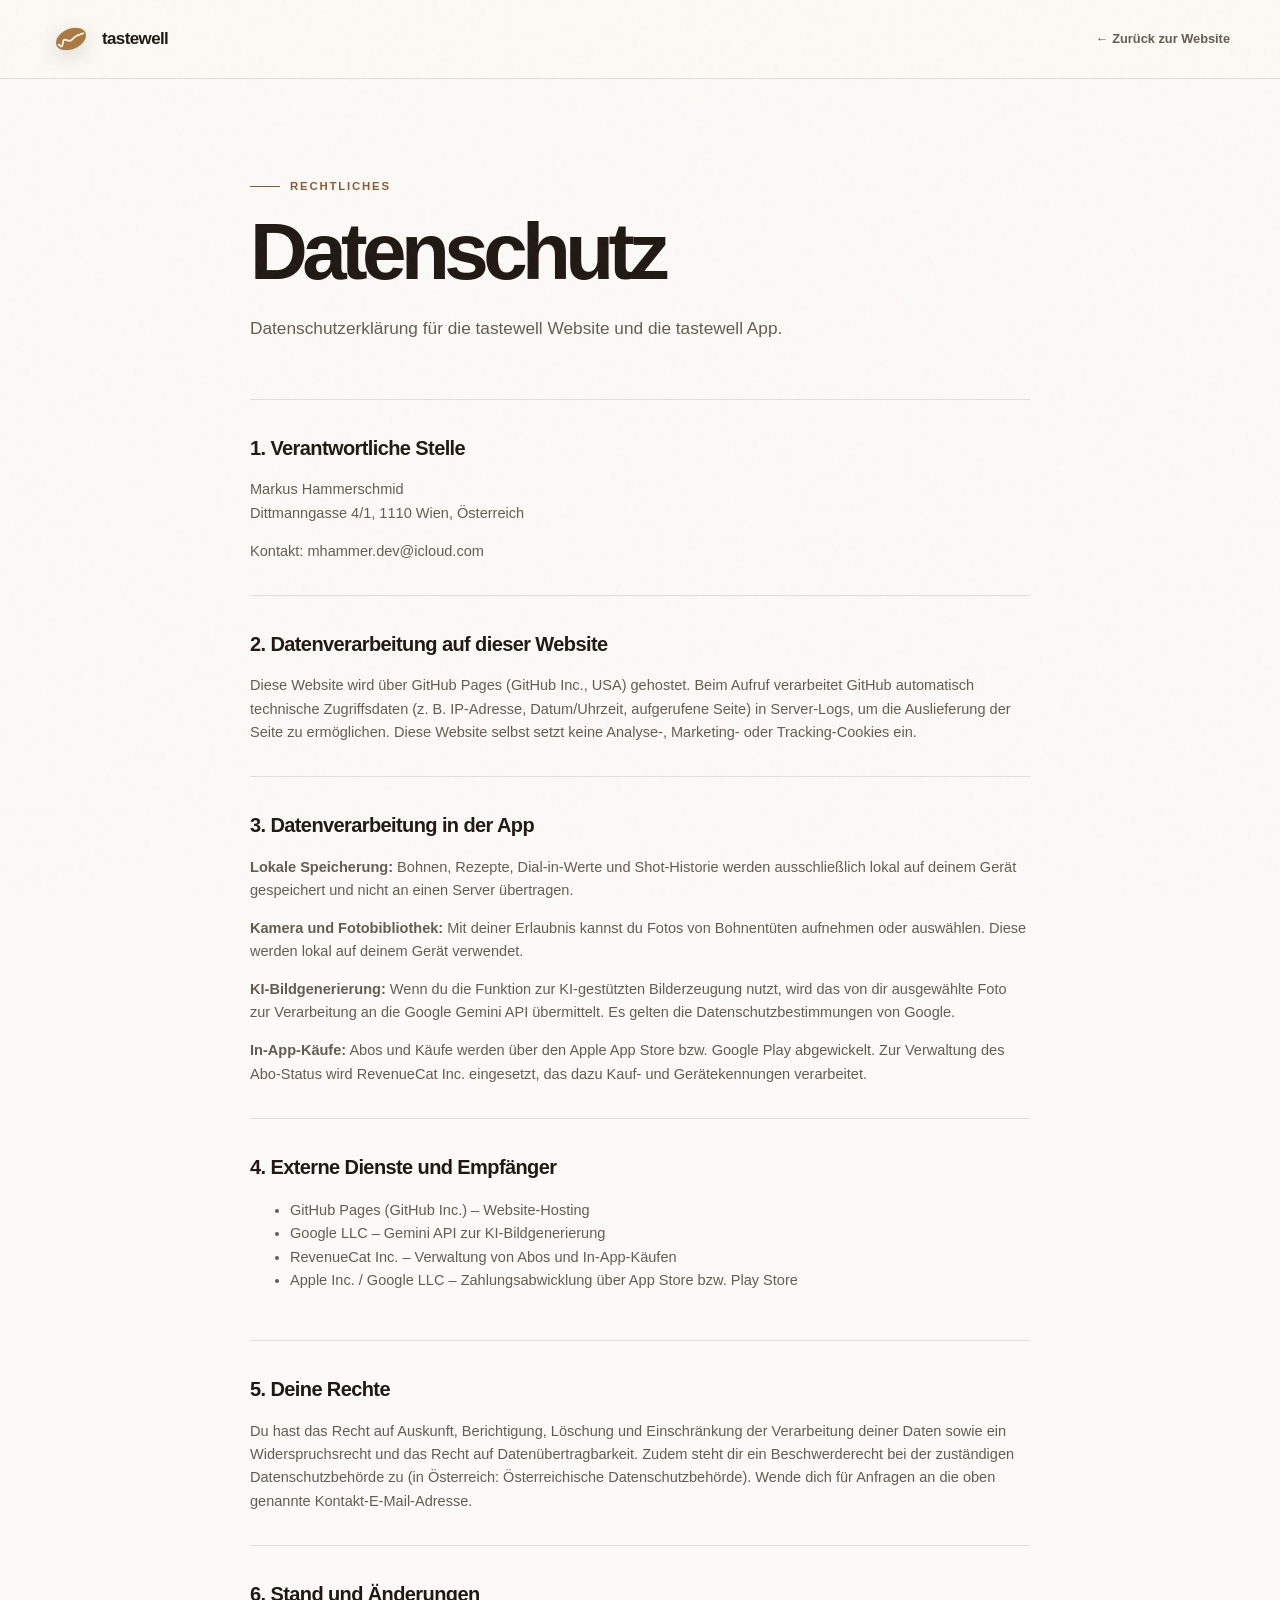
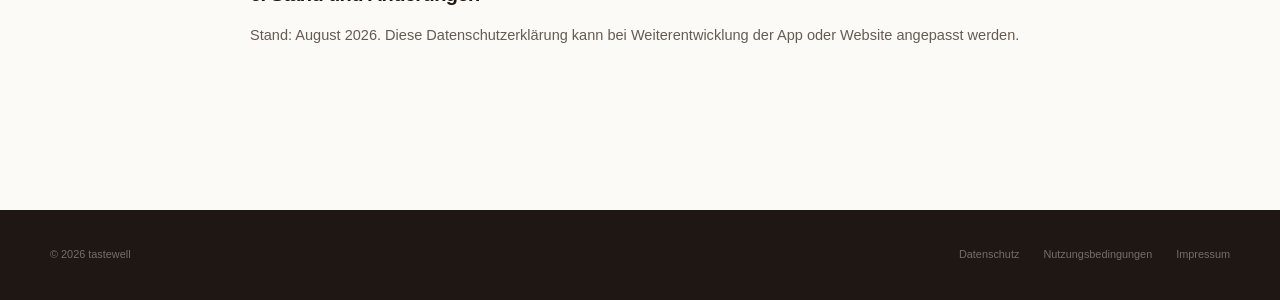
==== commit 340a04cd: "Add full address to privacy policy and imprint" ====
--- a/privacy.html
+++ b/privacy.html
@@ -29,7 +29,7 @@
       <div class="legal-content">
         <section>
           <h2>1. Verantwortliche Stelle</h2>
-          <p>Markus Hammerschmid<br />1110 Wien, Österreich</p>
+          <p>Markus Hammerschmid<br />Dittmanngasse 4/1, 1110 Wien, Österreich</p>
           <p>Kontakt: <a href="mailto:mhammer.dev@icloud.com">mhammer.dev@icloud.com</a></p>
         </section>
         <section>
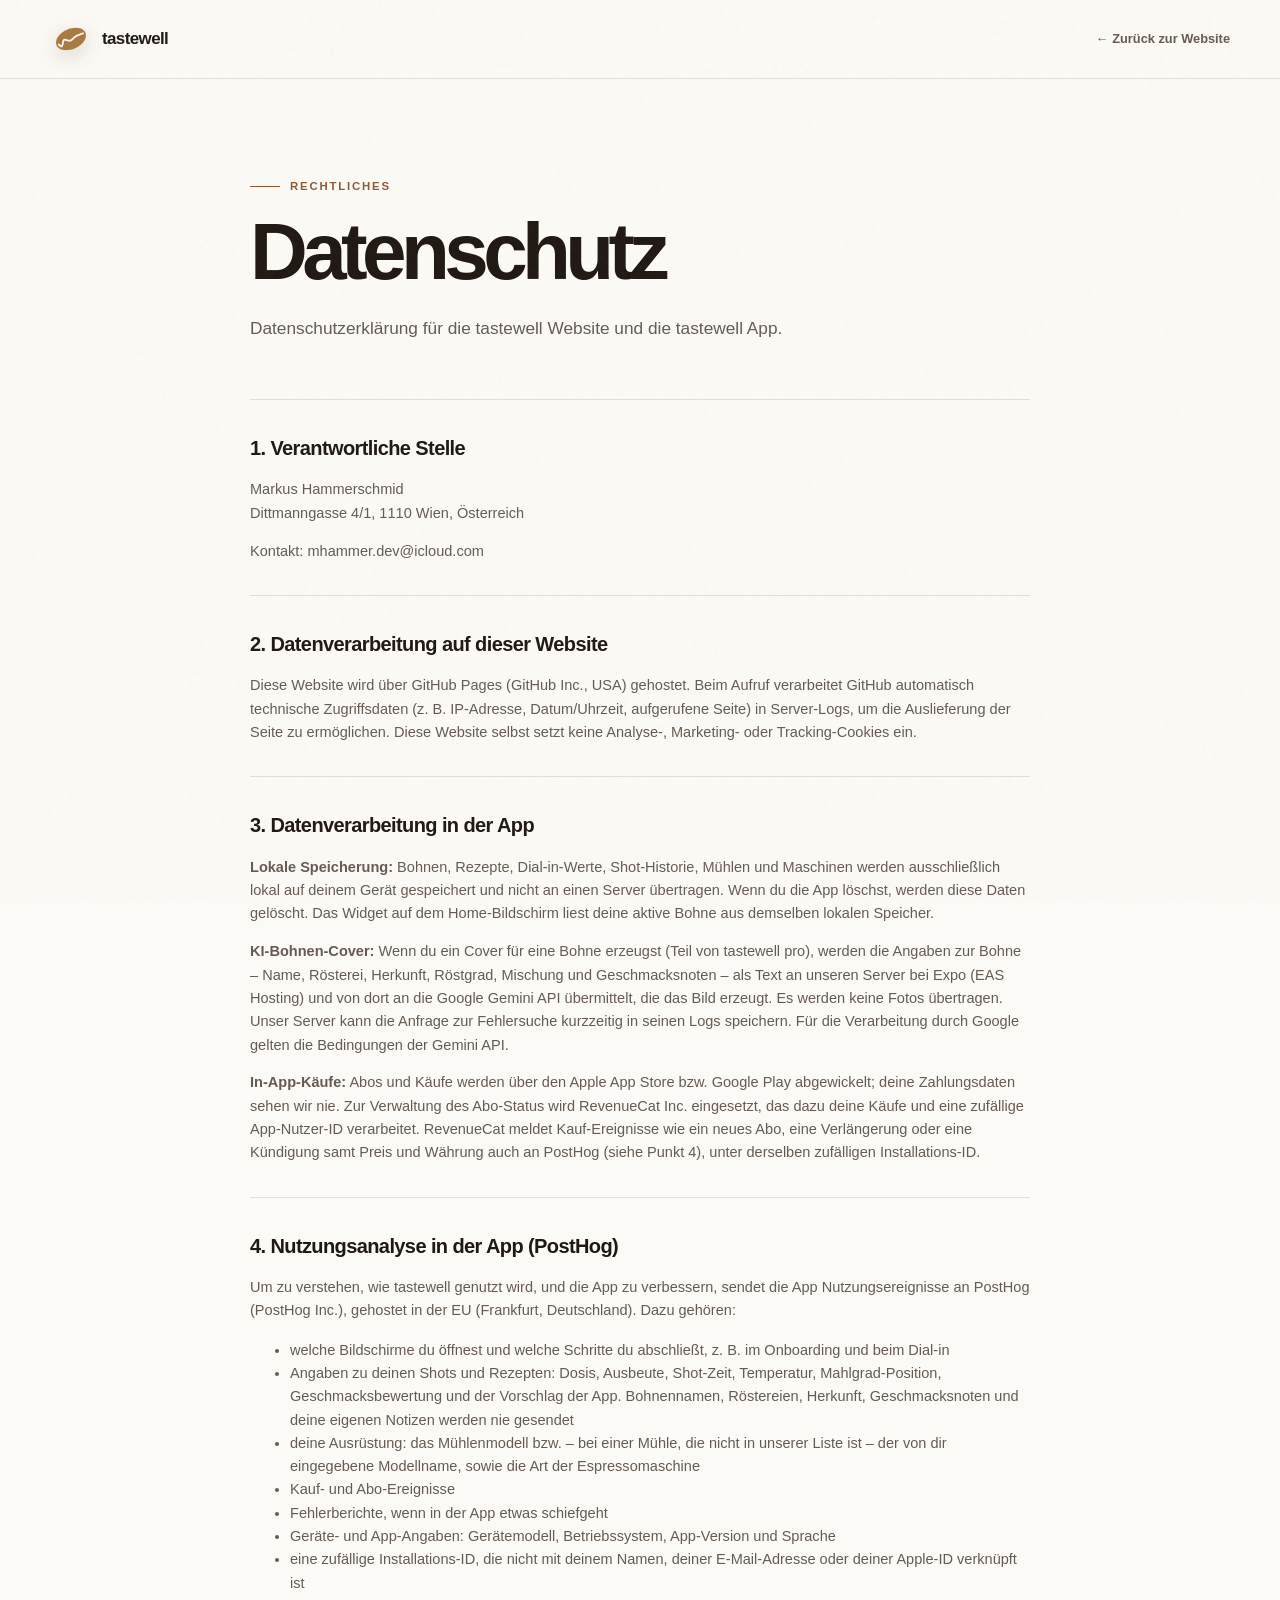
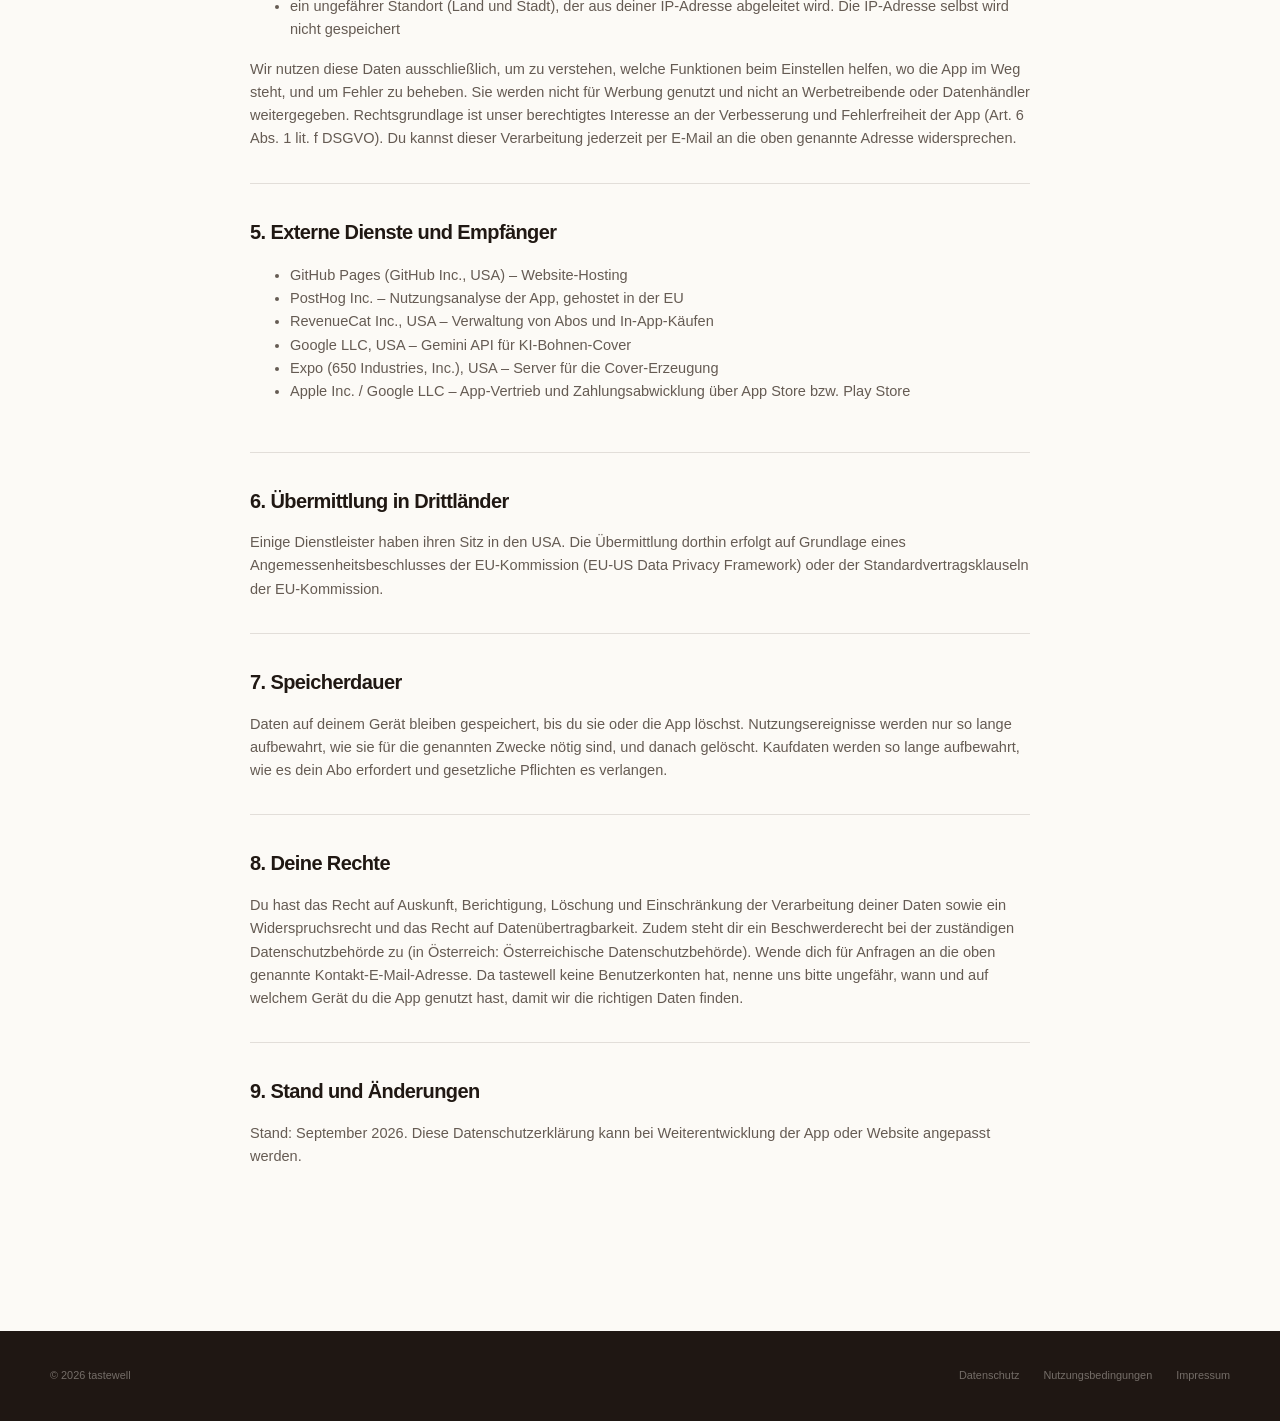
==== commit 5c9dd736: "Describe app analytics and text-only covers, complete imprint - Privacy policy: add PostHog usage an" ====
--- a/privacy.html
+++ b/privacy.html
@@ -38,27 +38,51 @@
         </section>
         <section>
           <h2>3. Datenverarbeitung in der App</h2>
-          <p><strong>Lokale Speicherung:</strong> Bohnen, Rezepte, Dial-in-Werte und Shot-Historie werden ausschließlich lokal auf deinem Gerät gespeichert und nicht an einen Server übertragen.</p>
-          <p><strong>Kamera und Fotobibliothek:</strong> Mit deiner Erlaubnis kannst du Fotos von Bohnentüten aufnehmen oder auswählen. Diese werden lokal auf deinem Gerät verwendet.</p>
-          <p><strong>KI-Bildgenerierung:</strong> Wenn du die Funktion zur KI-gestützten Bilderzeugung nutzt, wird das von dir ausgewählte Foto zur Verarbeitung an die Google Gemini API übermittelt. Es gelten die Datenschutzbestimmungen von Google.</p>
-          <p><strong>In-App-Käufe:</strong> Abos und Käufe werden über den Apple App Store bzw. Google Play abgewickelt. Zur Verwaltung des Abo-Status wird RevenueCat Inc. eingesetzt, das dazu Kauf- und Gerätekennungen verarbeitet.</p>
+          <p><strong>Lokale Speicherung:</strong> Bohnen, Rezepte, Dial-in-Werte, Shot-Historie, Mühlen und Maschinen werden ausschließlich lokal auf deinem Gerät gespeichert und nicht an einen Server übertragen. Wenn du die App löschst, werden diese Daten gelöscht. Das Widget auf dem Home-Bildschirm liest deine aktive Bohne aus demselben lokalen Speicher.</p>
+          <p><strong>KI-Bohnen-Cover:</strong> Wenn du ein Cover für eine Bohne erzeugst (Teil von tastewell pro), werden die Angaben zur Bohne – Name, Rösterei, Herkunft, Röstgrad, Mischung und Geschmacksnoten – als Text an unseren Server bei Expo (EAS Hosting) und von dort an die Google Gemini API übermittelt, die das Bild erzeugt. Es werden keine Fotos übertragen. Unser Server kann die Anfrage zur Fehlersuche kurzzeitig in seinen Logs speichern. Für die Verarbeitung durch Google gelten die Bedingungen der Gemini API.</p>
+          <p><strong>In-App-Käufe:</strong> Abos und Käufe werden über den Apple App Store bzw. Google Play abgewickelt; deine Zahlungsdaten sehen wir nie. Zur Verwaltung des Abo-Status wird RevenueCat Inc. eingesetzt, das dazu deine Käufe und eine zufällige App-Nutzer-ID verarbeitet. RevenueCat meldet Kauf-Ereignisse wie ein neues Abo, eine Verlängerung oder eine Kündigung samt Preis und Währung auch an PostHog (siehe Punkt 4), unter derselben zufälligen Installations-ID.</p>
         </section>
         <section>
-          <h2>4. Externe Dienste und Empfänger</h2>
+          <h2>4. Nutzungsanalyse in der App (PostHog)</h2>
+          <p>Um zu verstehen, wie tastewell genutzt wird, und die App zu verbessern, sendet die App Nutzungsereignisse an PostHog (PostHog Inc.), gehostet in der EU (Frankfurt, Deutschland). Dazu gehören:</p>
           <ul>
-            <li>GitHub Pages (GitHub Inc.) – Website-Hosting</li>
-            <li>Google LLC – Gemini API zur KI-Bildgenerierung</li>
-            <li>RevenueCat Inc. – Verwaltung von Abos und In-App-Käufen</li>
-            <li>Apple Inc. / Google LLC – Zahlungsabwicklung über App Store bzw. Play Store</li>
+            <li>welche Bildschirme du öffnest und welche Schritte du abschließt, z. B. im Onboarding und beim Dial-in</li>
+            <li>Angaben zu deinen Shots und Rezepten: Dosis, Ausbeute, Shot-Zeit, Temperatur, Mahlgrad-Position, Geschmacksbewertung und der Vorschlag der App. Bohnennamen, Röstereien, Herkunft, Geschmacksnoten und deine eigenen Notizen werden nie gesendet</li>
+            <li>deine Ausrüstung: das Mühlenmodell bzw. – bei einer Mühle, die nicht in unserer Liste ist – der von dir eingegebene Modellname, sowie die Art der Espressomaschine</li>
+            <li>Kauf- und Abo-Ereignisse</li>
+            <li>Fehlerberichte, wenn in der App etwas schiefgeht</li>
+            <li>Geräte- und App-Angaben: Gerätemodell, Betriebssystem, App-Version und Sprache</li>
+            <li>eine zufällige Installations-ID, die nicht mit deinem Namen, deiner E-Mail-Adresse oder deiner Apple-ID verknüpft ist</li>
+            <li>ein ungefährer Standort (Land und Stadt), der aus deiner IP-Adresse abgeleitet wird. Die IP-Adresse selbst wird nicht gespeichert</li>
+          </ul>
+          <p>Wir nutzen diese Daten ausschließlich, um zu verstehen, welche Funktionen beim Einstellen helfen, wo die App im Weg steht, und um Fehler zu beheben. Sie werden nicht für Werbung genutzt und nicht an Werbetreibende oder Datenhändler weitergegeben. Rechtsgrundlage ist unser berechtigtes Interesse an der Verbesserung und Fehlerfreiheit der App (Art. 6 Abs. 1 lit. f DSGVO). Du kannst dieser Verarbeitung jederzeit per E-Mail an die oben genannte Adresse widersprechen.</p>
+        </section>
+        <section>
+          <h2>5. Externe Dienste und Empfänger</h2>
+          <ul>
+            <li>GitHub Pages (GitHub Inc., USA) – Website-Hosting</li>
+            <li>PostHog Inc. – Nutzungsanalyse der App, gehostet in der EU</li>
+            <li>RevenueCat Inc., USA – Verwaltung von Abos und In-App-Käufen</li>
+            <li>Google LLC, USA – Gemini API für KI-Bohnen-Cover</li>
+            <li>Expo (650 Industries, Inc.), USA – Server für die Cover-Erzeugung</li>
+            <li>Apple Inc. / Google LLC – App-Vertrieb und Zahlungsabwicklung über App Store bzw. Play Store</li>
           </ul>
         </section>
         <section>
-          <h2>5. Deine Rechte</h2>
-          <p>Du hast das Recht auf Auskunft, Berichtigung, Löschung und Einschränkung der Verarbeitung deiner Daten sowie ein Widerspruchsrecht und das Recht auf Datenübertragbarkeit. Zudem steht dir ein Beschwerderecht bei der zuständigen Datenschutzbehörde zu (in Österreich: Österreichische Datenschutzbehörde). Wende dich für Anfragen an die oben genannte Kontakt-E-Mail-Adresse.</p>
+          <h2>6. Übermittlung in Drittländer</h2>
+          <p>Einige Dienstleister haben ihren Sitz in den USA. Die Übermittlung dorthin erfolgt auf Grundlage eines Angemessenheitsbeschlusses der EU-Kommission (EU-US Data Privacy Framework) oder der Standardvertragsklauseln der EU-Kommission.</p>
         </section>
         <section>
-          <h2>6. Stand und Änderungen</h2>
-          <p>Stand: August 2026. Diese Datenschutzerklärung kann bei Weiterentwicklung der App oder Website angepasst werden.</p>
+          <h2>7. Speicherdauer</h2>
+          <p>Daten auf deinem Gerät bleiben gespeichert, bis du sie oder die App löschst. Nutzungsereignisse werden nur so lange aufbewahrt, wie sie für die genannten Zwecke nötig sind, und danach gelöscht. Kaufdaten werden so lange aufbewahrt, wie es dein Abo erfordert und gesetzliche Pflichten es verlangen.</p>
+        </section>
+        <section>
+          <h2>8. Deine Rechte</h2>
+          <p>Du hast das Recht auf Auskunft, Berichtigung, Löschung und Einschränkung der Verarbeitung deiner Daten sowie ein Widerspruchsrecht und das Recht auf Datenübertragbarkeit. Zudem steht dir ein Beschwerderecht bei der zuständigen Datenschutzbehörde zu (in Österreich: Österreichische Datenschutzbehörde). Wende dich für Anfragen an die oben genannte Kontakt-E-Mail-Adresse. Da tastewell keine Benutzerkonten hat, nenne uns bitte ungefähr, wann und auf welchem Gerät du die App genutzt hast, damit wir die richtigen Daten finden.</p>
+        </section>
+        <section>
+          <h2>9. Stand und Änderungen</h2>
+          <p>Stand: September 2026. Diese Datenschutzerklärung kann bei Weiterentwicklung der App oder Website angepasst werden.</p>
         </section>
       </div>
     </main>
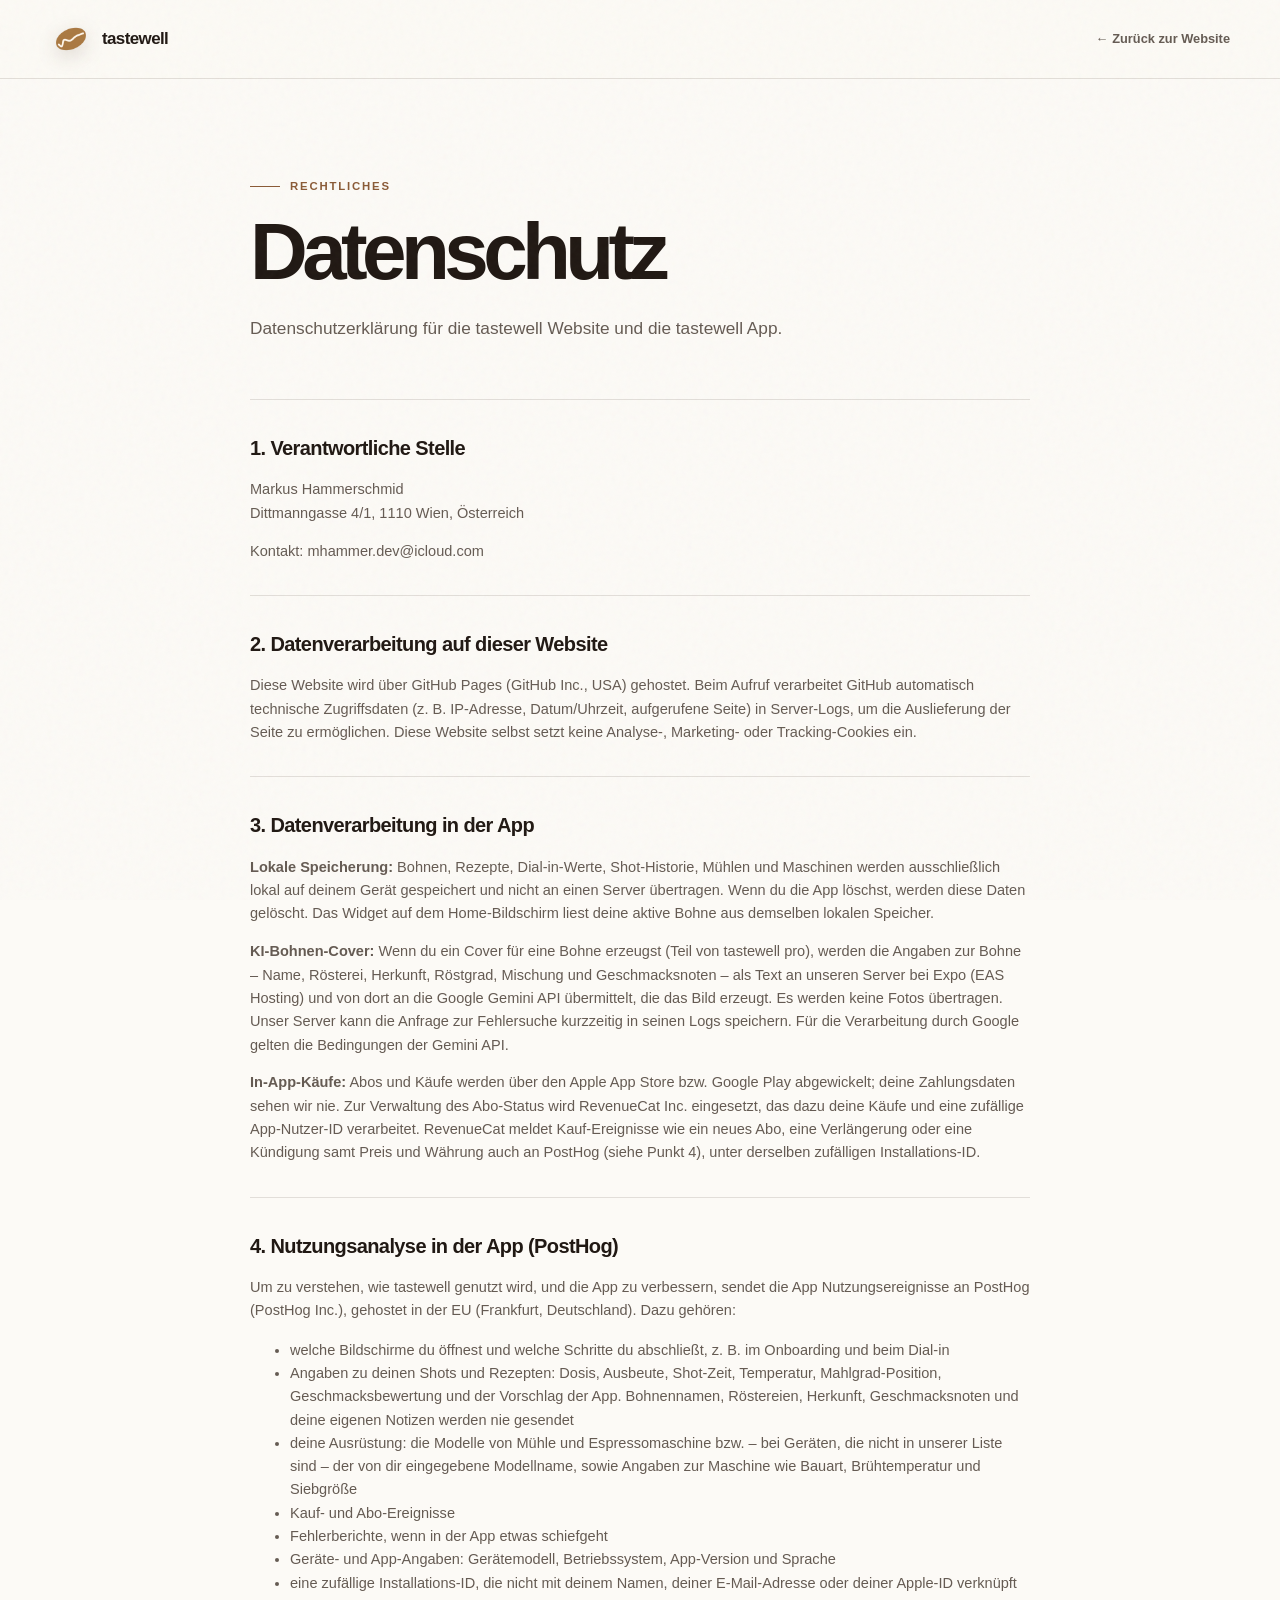
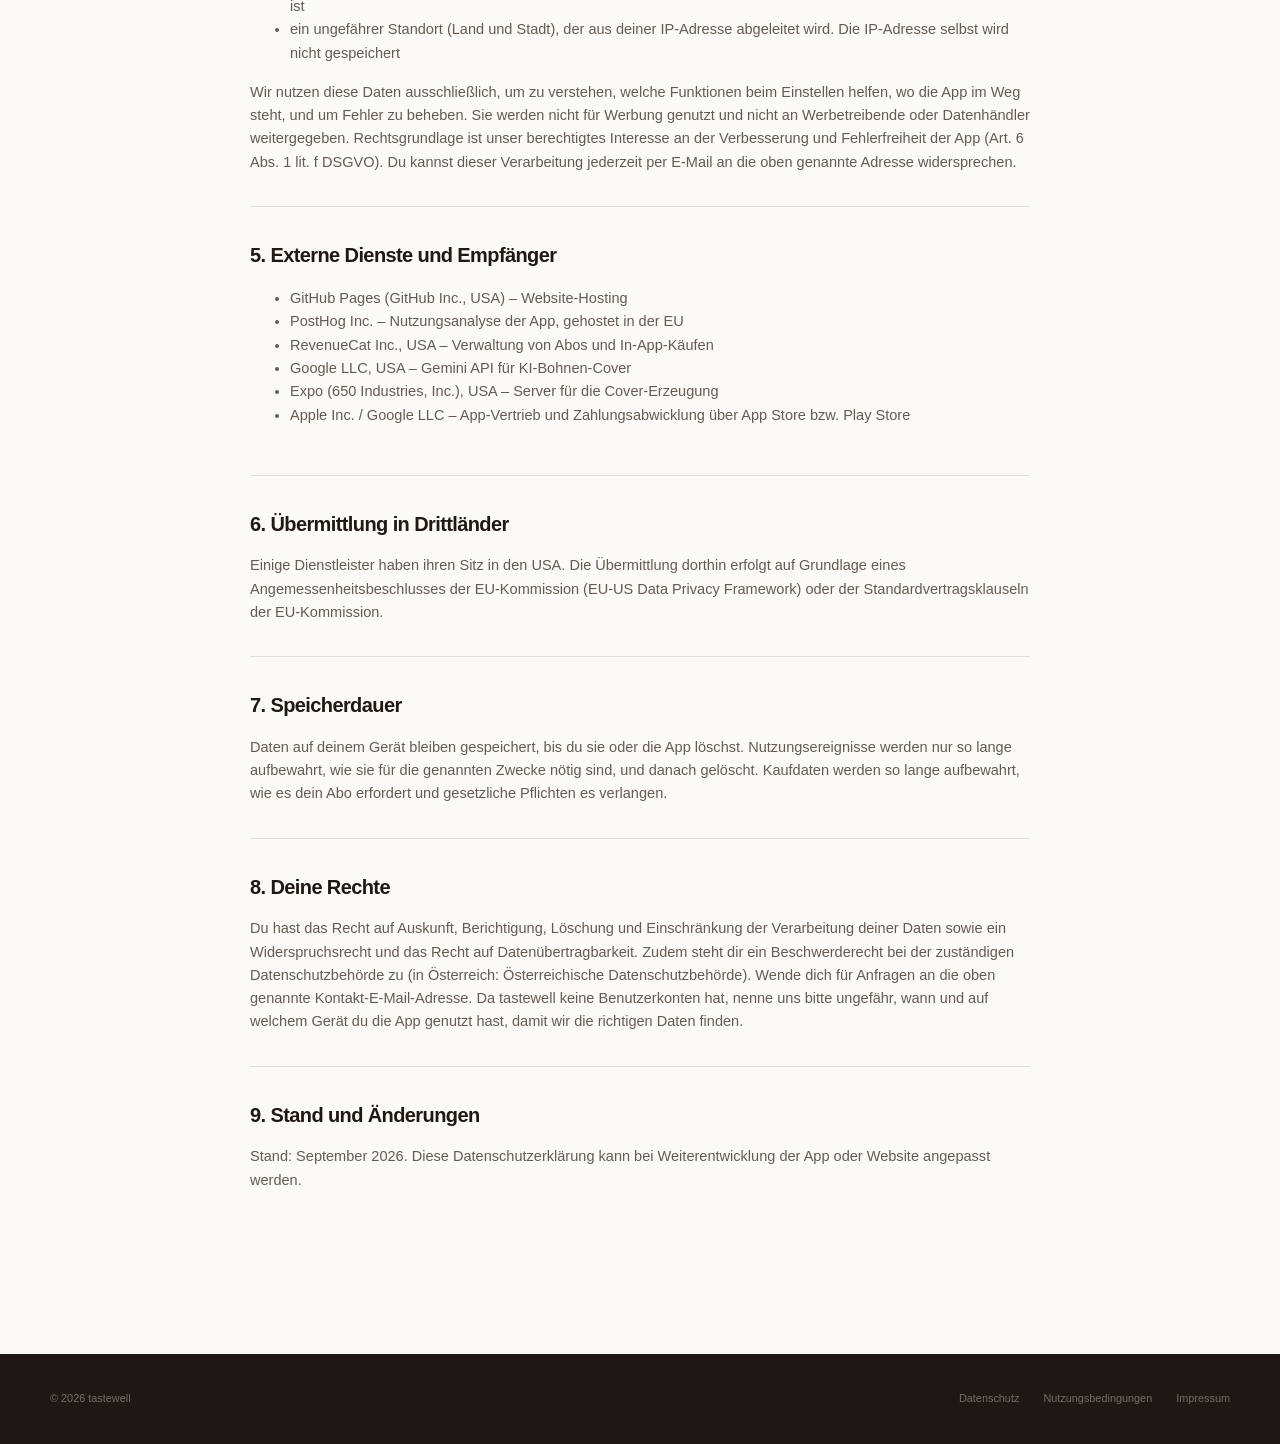
==== commit 8ae44dcb: "List the espresso machine model in the app's analytics data The app now sends the machine model (or " ====
--- a/privacy.html
+++ b/privacy.html
@@ -48,7 +48,7 @@
           <ul>
             <li>welche Bildschirme du öffnest und welche Schritte du abschließt, z. B. im Onboarding und beim Dial-in</li>
             <li>Angaben zu deinen Shots und Rezepten: Dosis, Ausbeute, Shot-Zeit, Temperatur, Mahlgrad-Position, Geschmacksbewertung und der Vorschlag der App. Bohnennamen, Röstereien, Herkunft, Geschmacksnoten und deine eigenen Notizen werden nie gesendet</li>
-            <li>deine Ausrüstung: das Mühlenmodell bzw. – bei einer Mühle, die nicht in unserer Liste ist – der von dir eingegebene Modellname, sowie die Art der Espressomaschine</li>
+            <li>deine Ausrüstung: die Modelle von Mühle und Espressomaschine bzw. – bei Geräten, die nicht in unserer Liste sind – der von dir eingegebene Modellname, sowie Angaben zur Maschine wie Bauart, Brühtemperatur und Siebgröße</li>
             <li>Kauf- und Abo-Ereignisse</li>
             <li>Fehlerberichte, wenn in der App etwas schiefgeht</li>
             <li>Geräte- und App-Angaben: Gerätemodell, Betriebssystem, App-Version und Sprache</li>
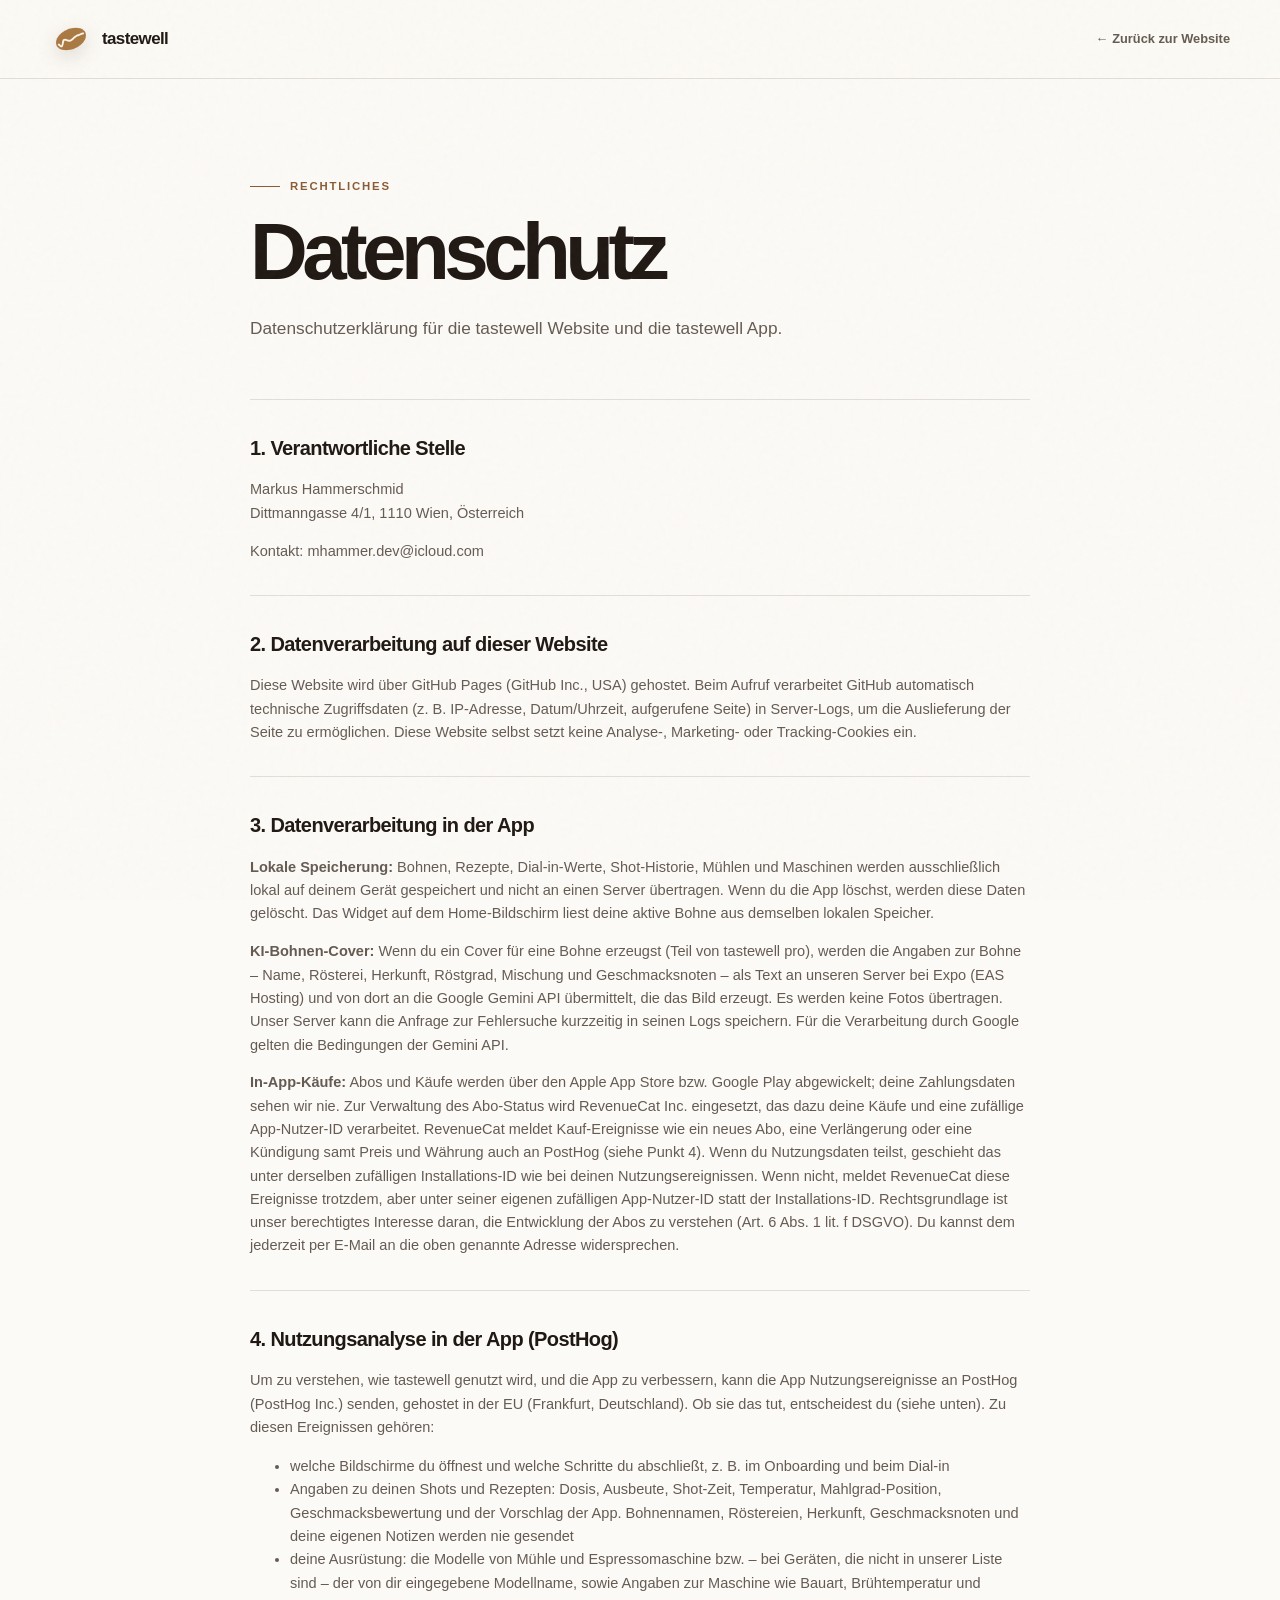
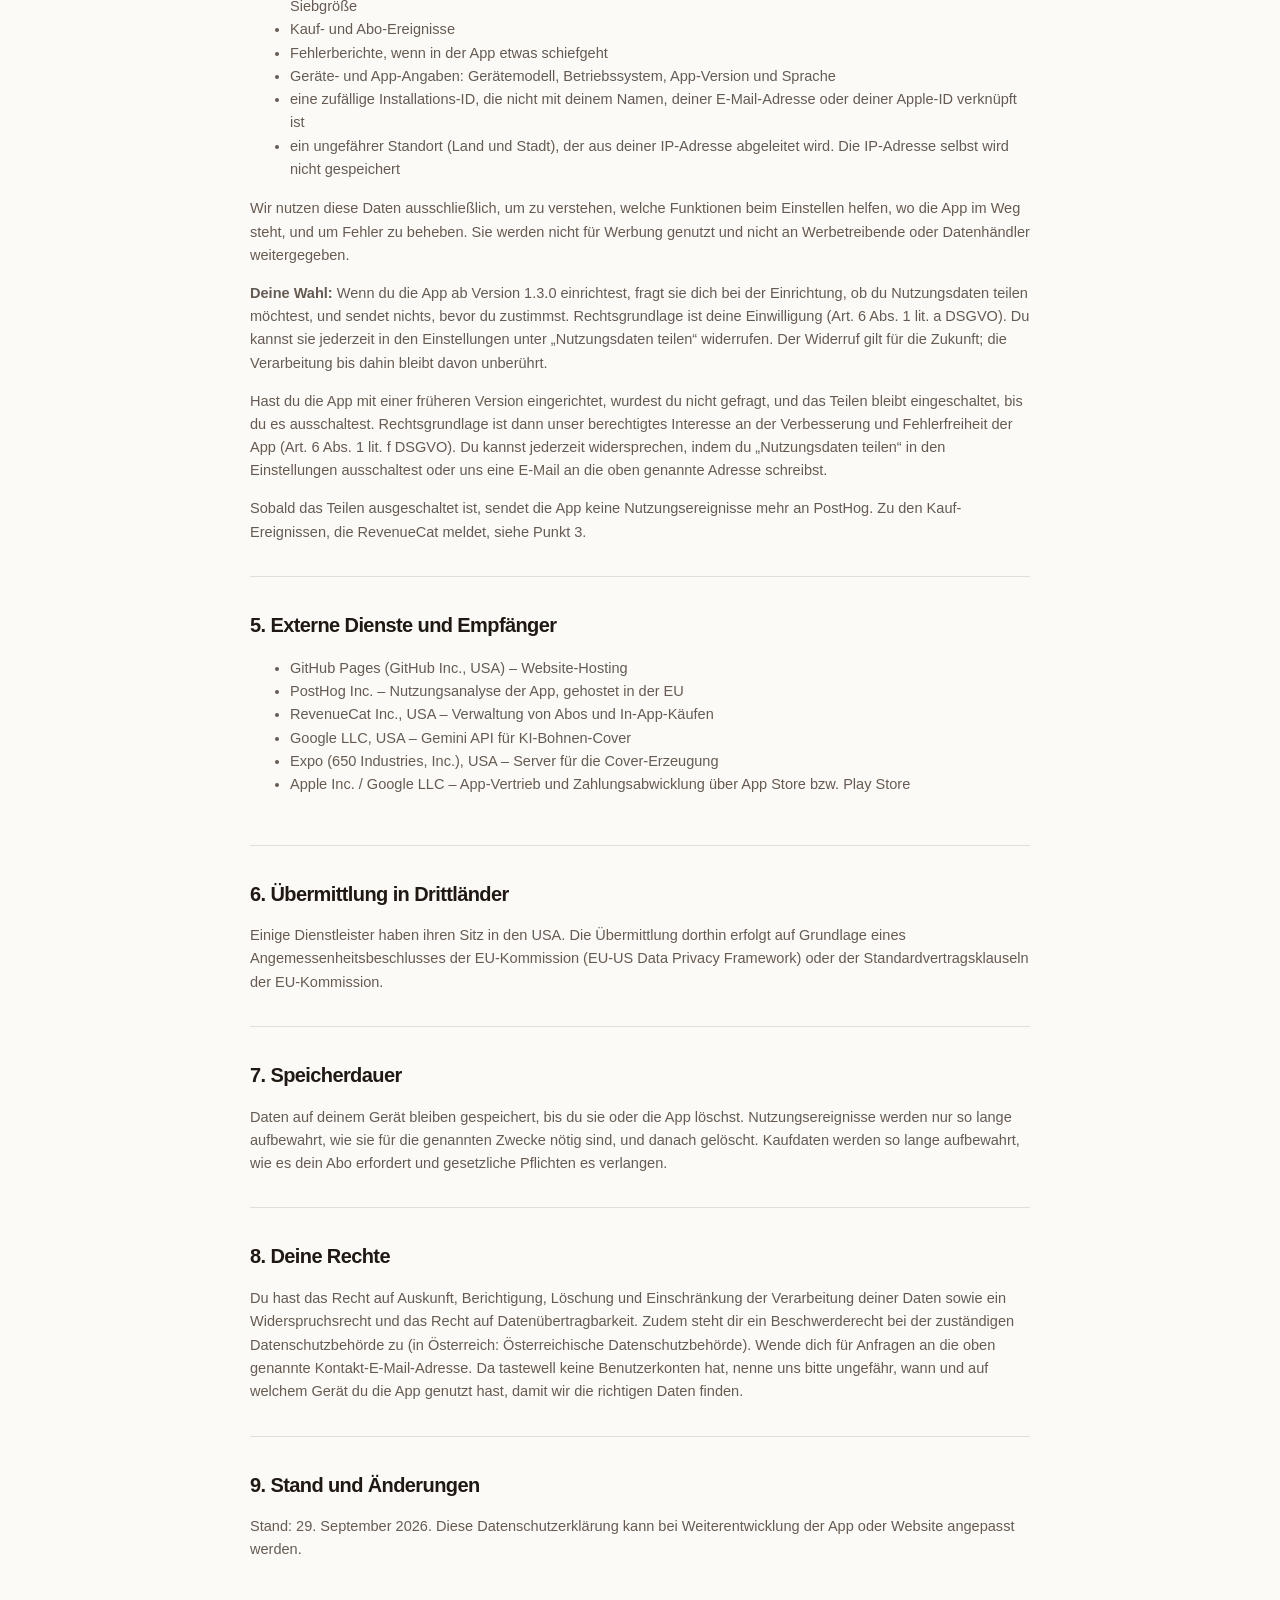
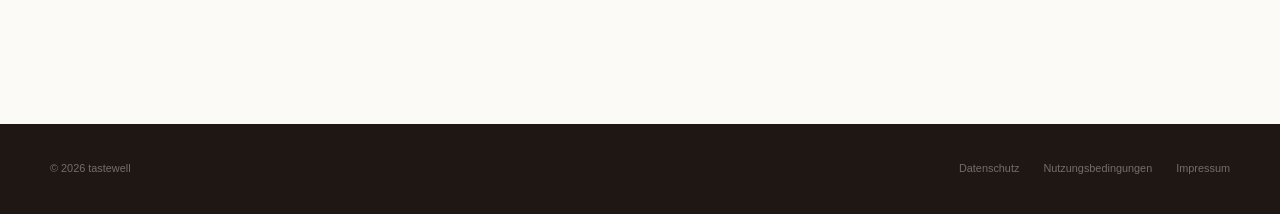
==== commit 90b10eb4: "ci(website): publish website/ to tastewell-website on push Synced from h-markus/tastewell-app@f45fd9" ====
--- a/privacy.html
+++ b/privacy.html
@@ -40,11 +40,11 @@
           <h2>3. Datenverarbeitung in der App</h2>
           <p><strong>Lokale Speicherung:</strong> Bohnen, Rezepte, Dial-in-Werte, Shot-Historie, Mühlen und Maschinen werden ausschließlich lokal auf deinem Gerät gespeichert und nicht an einen Server übertragen. Wenn du die App löschst, werden diese Daten gelöscht. Das Widget auf dem Home-Bildschirm liest deine aktive Bohne aus demselben lokalen Speicher.</p>
           <p><strong>KI-Bohnen-Cover:</strong> Wenn du ein Cover für eine Bohne erzeugst (Teil von tastewell pro), werden die Angaben zur Bohne – Name, Rösterei, Herkunft, Röstgrad, Mischung und Geschmacksnoten – als Text an unseren Server bei Expo (EAS Hosting) und von dort an die Google Gemini API übermittelt, die das Bild erzeugt. Es werden keine Fotos übertragen. Unser Server kann die Anfrage zur Fehlersuche kurzzeitig in seinen Logs speichern. Für die Verarbeitung durch Google gelten die Bedingungen der Gemini API.</p>
-          <p><strong>In-App-Käufe:</strong> Abos und Käufe werden über den Apple App Store bzw. Google Play abgewickelt; deine Zahlungsdaten sehen wir nie. Zur Verwaltung des Abo-Status wird RevenueCat Inc. eingesetzt, das dazu deine Käufe und eine zufällige App-Nutzer-ID verarbeitet. RevenueCat meldet Kauf-Ereignisse wie ein neues Abo, eine Verlängerung oder eine Kündigung samt Preis und Währung auch an PostHog (siehe Punkt 4), unter derselben zufälligen Installations-ID.</p>
+          <p><strong>In-App-Käufe:</strong> Abos und Käufe werden über den Apple App Store bzw. Google Play abgewickelt; deine Zahlungsdaten sehen wir nie. Zur Verwaltung des Abo-Status wird RevenueCat Inc. eingesetzt, das dazu deine Käufe und eine zufällige App-Nutzer-ID verarbeitet. RevenueCat meldet Kauf-Ereignisse wie ein neues Abo, eine Verlängerung oder eine Kündigung samt Preis und Währung auch an PostHog (siehe Punkt 4). Wenn du Nutzungsdaten teilst, geschieht das unter derselben zufälligen Installations-ID wie bei deinen Nutzungsereignissen. Wenn nicht, meldet RevenueCat diese Ereignisse trotzdem, aber unter seiner eigenen zufälligen App-Nutzer-ID statt der Installations-ID. Rechtsgrundlage ist unser berechtigtes Interesse daran, die Entwicklung der Abos zu verstehen (Art. 6 Abs. 1 lit. f DSGVO). Du kannst dem jederzeit per E-Mail an die oben genannte Adresse widersprechen.</p>
         </section>
         <section>
           <h2>4. Nutzungsanalyse in der App (PostHog)</h2>
-          <p>Um zu verstehen, wie tastewell genutzt wird, und die App zu verbessern, sendet die App Nutzungsereignisse an PostHog (PostHog Inc.), gehostet in der EU (Frankfurt, Deutschland). Dazu gehören:</p>
+          <p>Um zu verstehen, wie tastewell genutzt wird, und die App zu verbessern, kann die App Nutzungsereignisse an PostHog (PostHog Inc.) senden, gehostet in der EU (Frankfurt, Deutschland). Ob sie das tut, entscheidest du (siehe unten). Zu diesen Ereignissen gehören:</p>
           <ul>
             <li>welche Bildschirme du öffnest und welche Schritte du abschließt, z. B. im Onboarding und beim Dial-in</li>
             <li>Angaben zu deinen Shots und Rezepten: Dosis, Ausbeute, Shot-Zeit, Temperatur, Mahlgrad-Position, Geschmacksbewertung und der Vorschlag der App. Bohnennamen, Röstereien, Herkunft, Geschmacksnoten und deine eigenen Notizen werden nie gesendet</li>
@@ -55,7 +55,10 @@
             <li>eine zufällige Installations-ID, die nicht mit deinem Namen, deiner E-Mail-Adresse oder deiner Apple-ID verknüpft ist</li>
             <li>ein ungefährer Standort (Land und Stadt), der aus deiner IP-Adresse abgeleitet wird. Die IP-Adresse selbst wird nicht gespeichert</li>
           </ul>
-          <p>Wir nutzen diese Daten ausschließlich, um zu verstehen, welche Funktionen beim Einstellen helfen, wo die App im Weg steht, und um Fehler zu beheben. Sie werden nicht für Werbung genutzt und nicht an Werbetreibende oder Datenhändler weitergegeben. Rechtsgrundlage ist unser berechtigtes Interesse an der Verbesserung und Fehlerfreiheit der App (Art. 6 Abs. 1 lit. f DSGVO). Du kannst dieser Verarbeitung jederzeit per E-Mail an die oben genannte Adresse widersprechen.</p>
+          <p>Wir nutzen diese Daten ausschließlich, um zu verstehen, welche Funktionen beim Einstellen helfen, wo die App im Weg steht, und um Fehler zu beheben. Sie werden nicht für Werbung genutzt und nicht an Werbetreibende oder Datenhändler weitergegeben.</p>
+          <p><strong>Deine Wahl:</strong> Wenn du die App ab Version 1.3.0 einrichtest, fragt sie dich bei der Einrichtung, ob du Nutzungsdaten teilen möchtest, und sendet nichts, bevor du zustimmst. Rechtsgrundlage ist deine Einwilligung (Art. 6 Abs. 1 lit. a DSGVO). Du kannst sie jederzeit in den Einstellungen unter „Nutzungsdaten teilen“ widerrufen. Der Widerruf gilt für die Zukunft; die Verarbeitung bis dahin bleibt davon unberührt.</p>
+          <p>Hast du die App mit einer früheren Version eingerichtet, wurdest du nicht gefragt, und das Teilen bleibt eingeschaltet, bis du es ausschaltest. Rechtsgrundlage ist dann unser berechtigtes Interesse an der Verbesserung und Fehlerfreiheit der App (Art. 6 Abs. 1 lit. f DSGVO). Du kannst jederzeit widersprechen, indem du „Nutzungsdaten teilen“ in den Einstellungen ausschaltest oder uns eine E-Mail an die oben genannte Adresse schreibst.</p>
+          <p>Sobald das Teilen ausgeschaltet ist, sendet die App keine Nutzungsereignisse mehr an PostHog. Zu den Kauf-Ereignissen, die RevenueCat meldet, siehe Punkt 3.</p>
         </section>
         <section>
           <h2>5. Externe Dienste und Empfänger</h2>
@@ -82,7 +85,7 @@
         </section>
         <section>
           <h2>9. Stand und Änderungen</h2>
-          <p>Stand: September 2026. Diese Datenschutzerklärung kann bei Weiterentwicklung der App oder Website angepasst werden.</p>
+          <p>Stand: 29. September 2026. Diese Datenschutzerklärung kann bei Weiterentwicklung der App oder Website angepasst werden.</p>
         </section>
       </div>
     </main>
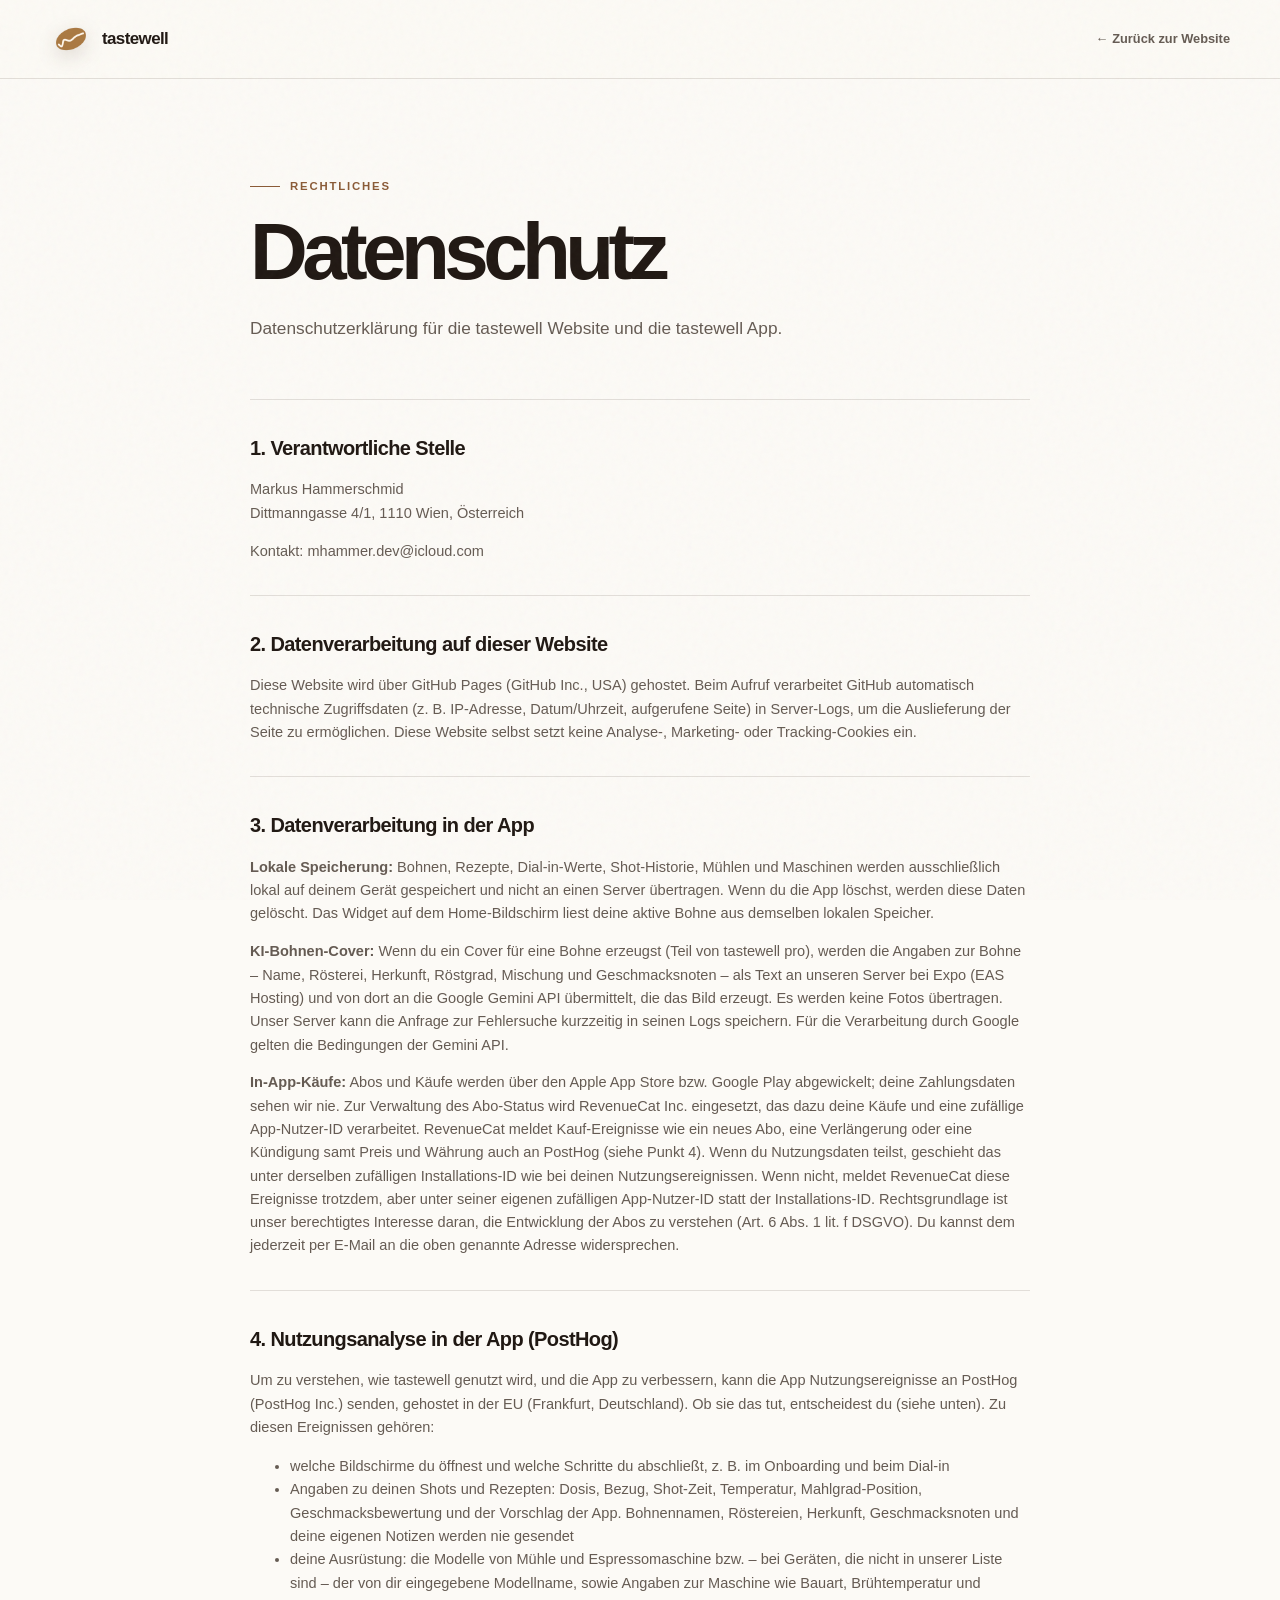
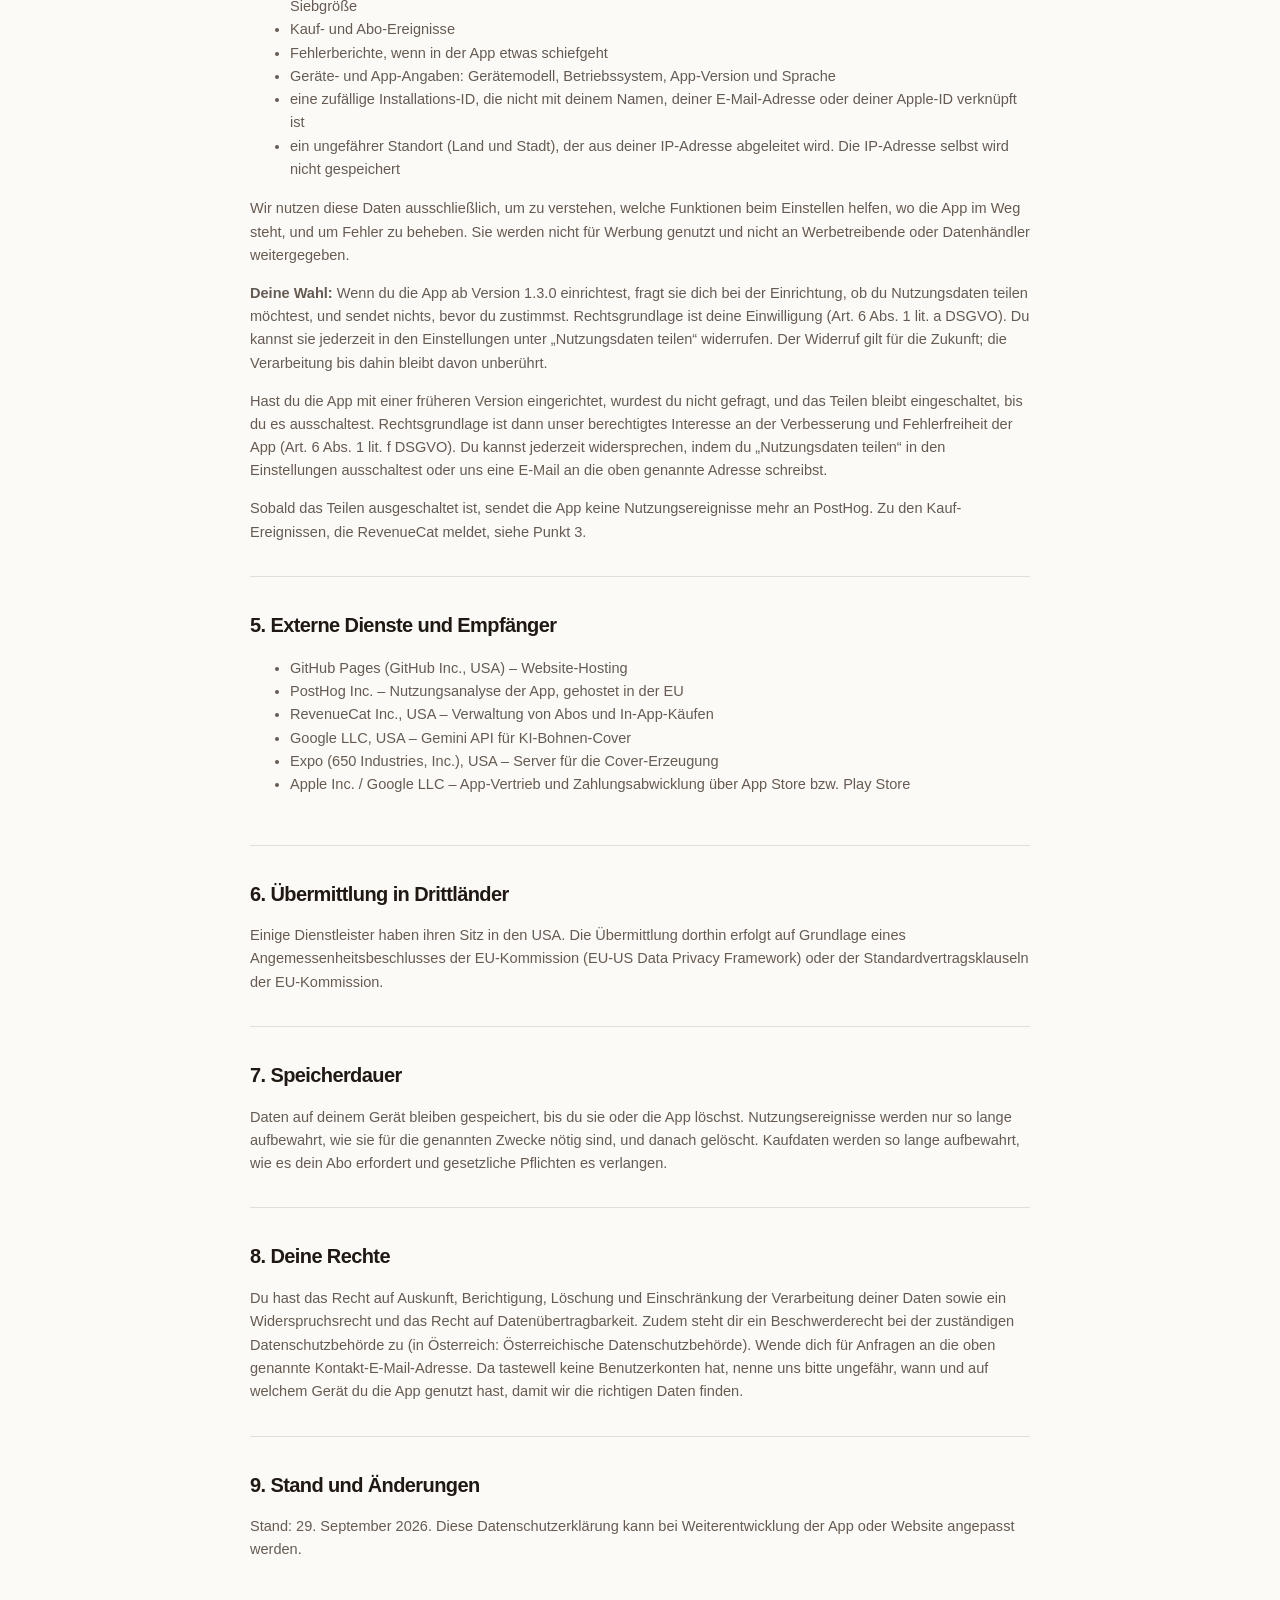
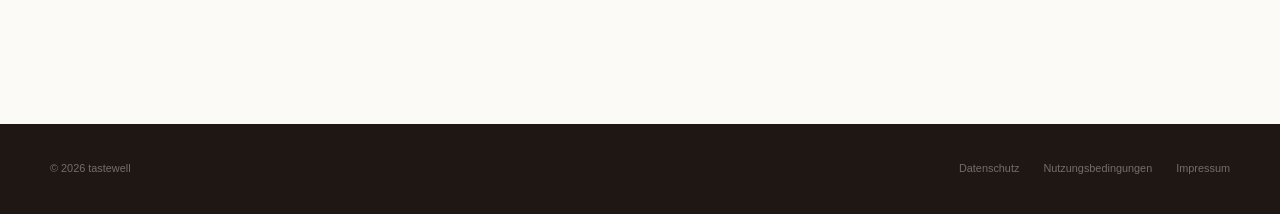
==== commit 3f31a882: "chore: bump version to 1.3.1 Synced from h-markus/tastewell-app@e8107fa." ====
--- a/privacy.html
+++ b/privacy.html
@@ -47,7 +47,7 @@
           <p>Um zu verstehen, wie tastewell genutzt wird, und die App zu verbessern, kann die App Nutzungsereignisse an PostHog (PostHog Inc.) senden, gehostet in der EU (Frankfurt, Deutschland). Ob sie das tut, entscheidest du (siehe unten). Zu diesen Ereignissen gehören:</p>
           <ul>
             <li>welche Bildschirme du öffnest und welche Schritte du abschließt, z. B. im Onboarding und beim Dial-in</li>
-            <li>Angaben zu deinen Shots und Rezepten: Dosis, Ausbeute, Shot-Zeit, Temperatur, Mahlgrad-Position, Geschmacksbewertung und der Vorschlag der App. Bohnennamen, Röstereien, Herkunft, Geschmacksnoten und deine eigenen Notizen werden nie gesendet</li>
+            <li>Angaben zu deinen Shots und Rezepten: Dosis, Bezug, Shot-Zeit, Temperatur, Mahlgrad-Position, Geschmacksbewertung und der Vorschlag der App. Bohnennamen, Röstereien, Herkunft, Geschmacksnoten und deine eigenen Notizen werden nie gesendet</li>
             <li>deine Ausrüstung: die Modelle von Mühle und Espressomaschine bzw. – bei Geräten, die nicht in unserer Liste sind – der von dir eingegebene Modellname, sowie Angaben zur Maschine wie Bauart, Brühtemperatur und Siebgröße</li>
             <li>Kauf- und Abo-Ereignisse</li>
             <li>Fehlerberichte, wenn in der App etwas schiefgeht</li>
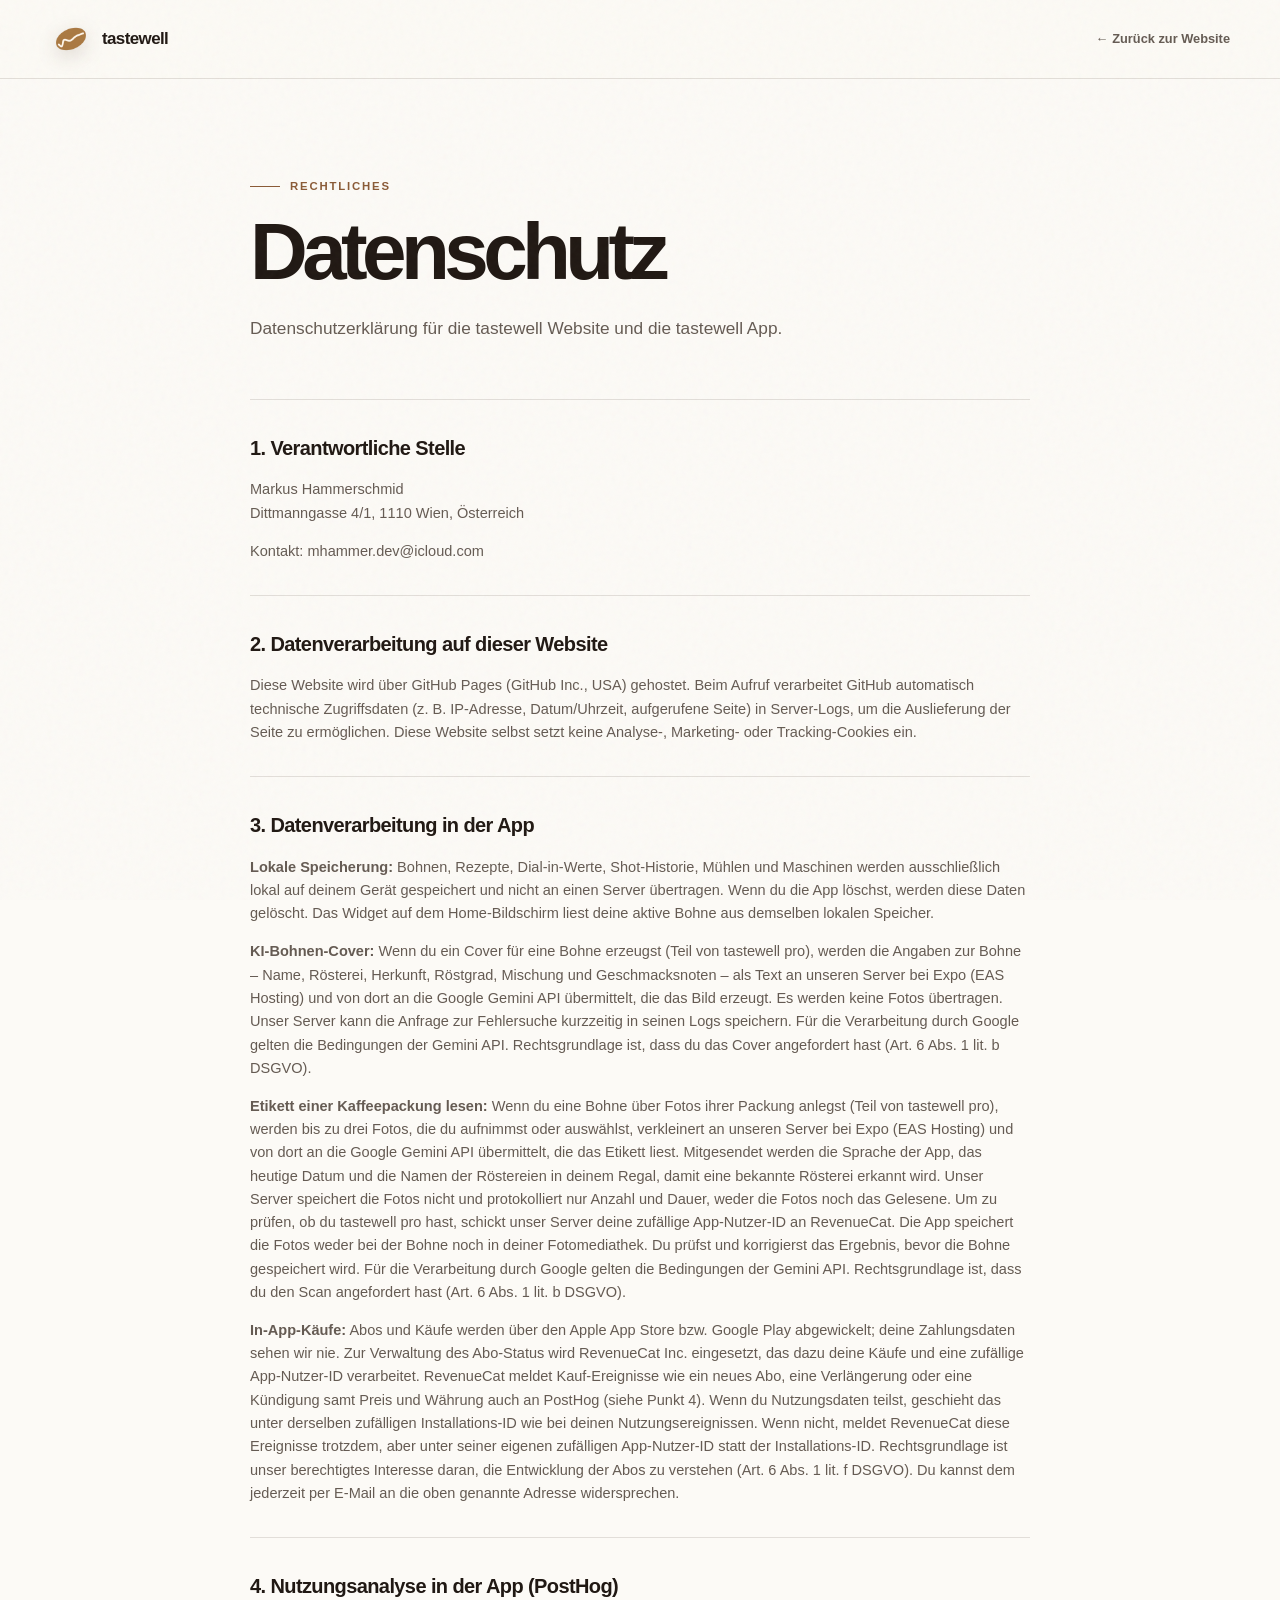
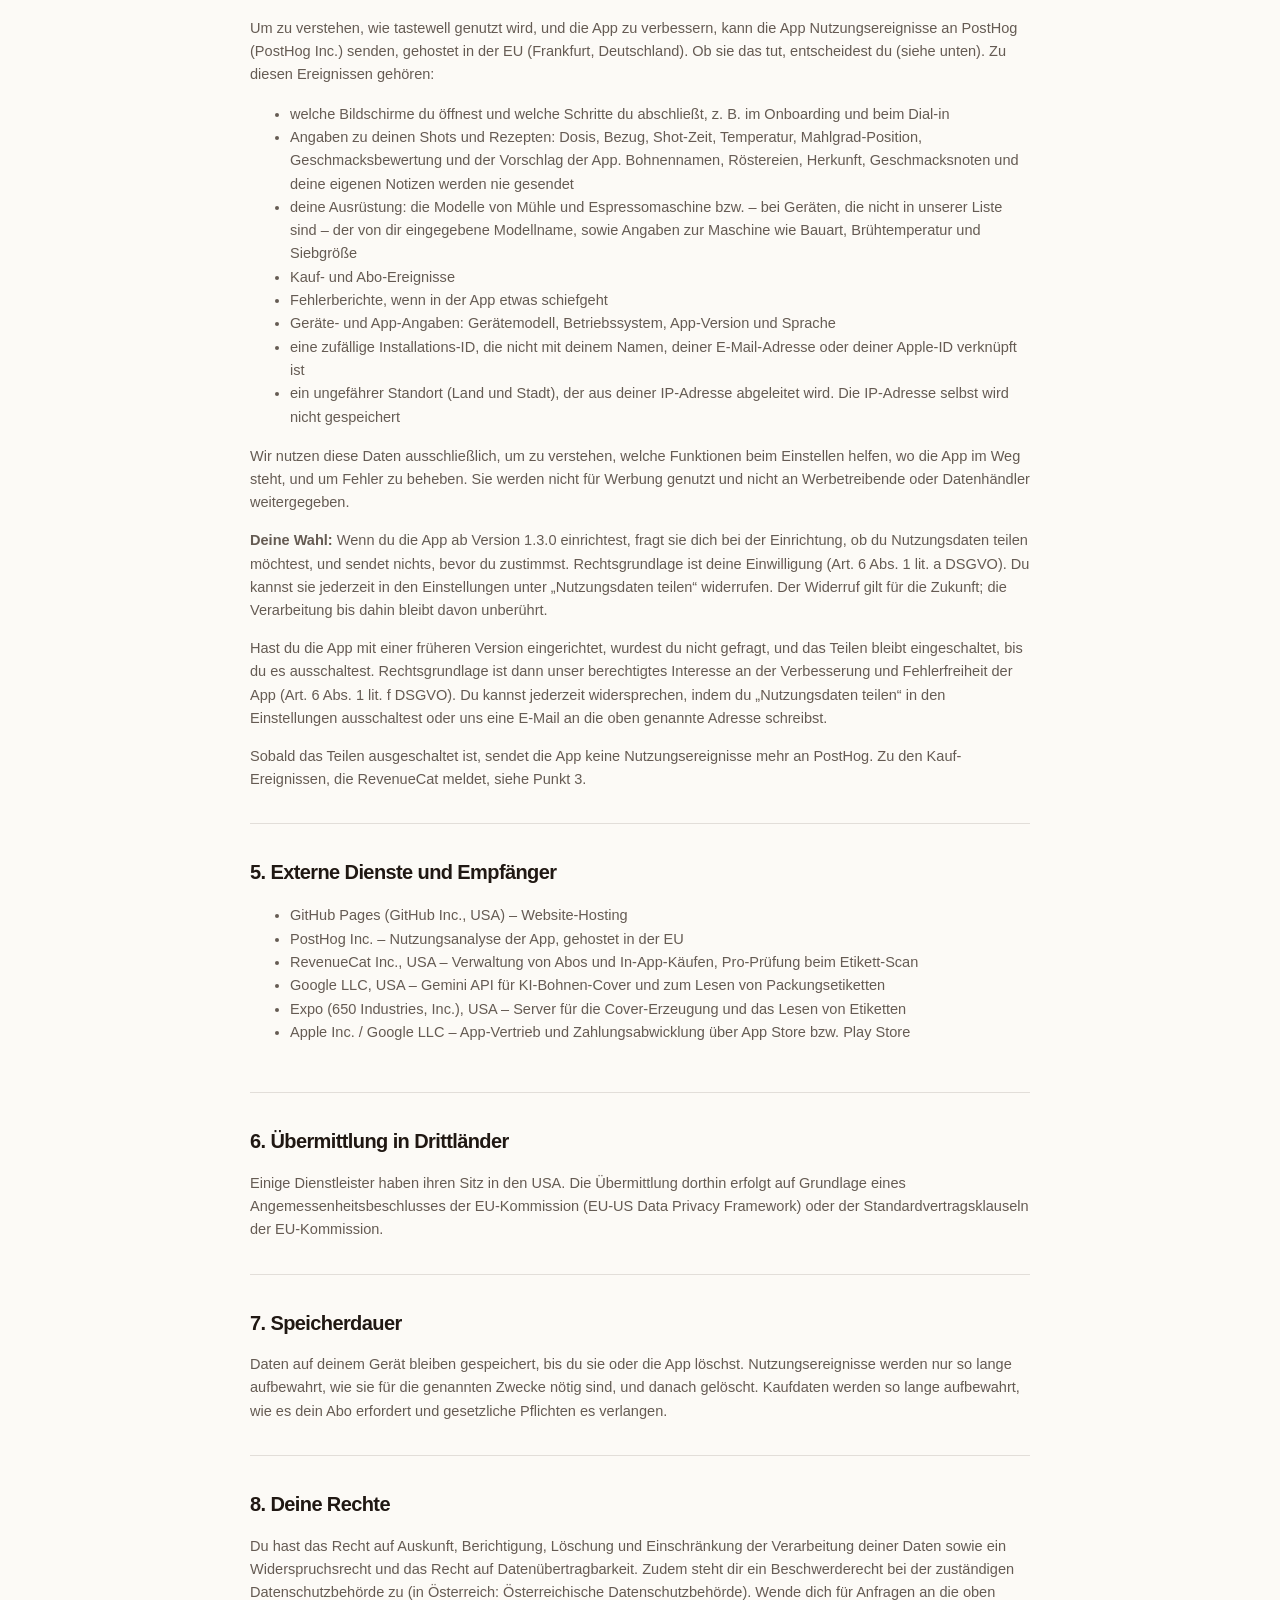
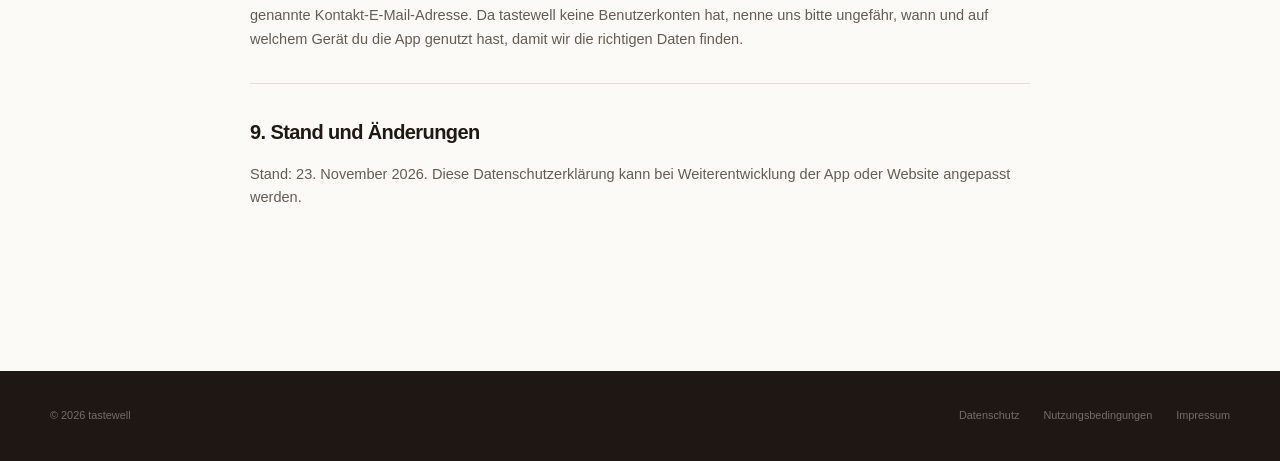
==== commit 435b20b4: "feat(beans): show only the percentages in the blend row Synced from h-markus/tastewell-app@ec0daf0." ====
--- a/privacy.html
+++ b/privacy.html
@@ -39,7 +39,8 @@
         <section>
           <h2>3. Datenverarbeitung in der App</h2>
           <p><strong>Lokale Speicherung:</strong> Bohnen, Rezepte, Dial-in-Werte, Shot-Historie, Mühlen und Maschinen werden ausschließlich lokal auf deinem Gerät gespeichert und nicht an einen Server übertragen. Wenn du die App löschst, werden diese Daten gelöscht. Das Widget auf dem Home-Bildschirm liest deine aktive Bohne aus demselben lokalen Speicher.</p>
-          <p><strong>KI-Bohnen-Cover:</strong> Wenn du ein Cover für eine Bohne erzeugst (Teil von tastewell pro), werden die Angaben zur Bohne – Name, Rösterei, Herkunft, Röstgrad, Mischung und Geschmacksnoten – als Text an unseren Server bei Expo (EAS Hosting) und von dort an die Google Gemini API übermittelt, die das Bild erzeugt. Es werden keine Fotos übertragen. Unser Server kann die Anfrage zur Fehlersuche kurzzeitig in seinen Logs speichern. Für die Verarbeitung durch Google gelten die Bedingungen der Gemini API.</p>
+          <p><strong>KI-Bohnen-Cover:</strong> Wenn du ein Cover für eine Bohne erzeugst (Teil von tastewell pro), werden die Angaben zur Bohne – Name, Rösterei, Herkunft, Röstgrad, Mischung und Geschmacksnoten – als Text an unseren Server bei Expo (EAS Hosting) und von dort an die Google Gemini API übermittelt, die das Bild erzeugt. Es werden keine Fotos übertragen. Unser Server kann die Anfrage zur Fehlersuche kurzzeitig in seinen Logs speichern. Für die Verarbeitung durch Google gelten die Bedingungen der Gemini API. Rechtsgrundlage ist, dass du das Cover angefordert hast (Art. 6 Abs. 1 lit. b DSGVO).</p>
+          <p><strong>Etikett einer Kaffeepackung lesen:</strong> Wenn du eine Bohne über Fotos ihrer Packung anlegst (Teil von tastewell pro), werden bis zu drei Fotos, die du aufnimmst oder auswählst, verkleinert an unseren Server bei Expo (EAS Hosting) und von dort an die Google Gemini API übermittelt, die das Etikett liest. Mitgesendet werden die Sprache der App, das heutige Datum und die Namen der Röstereien in deinem Regal, damit eine bekannte Rösterei erkannt wird. Unser Server speichert die Fotos nicht und protokolliert nur Anzahl und Dauer, weder die Fotos noch das Gelesene. Um zu prüfen, ob du tastewell pro hast, schickt unser Server deine zufällige App-Nutzer-ID an RevenueCat. Die App speichert die Fotos weder bei der Bohne noch in deiner Fotomediathek. Du prüfst und korrigierst das Ergebnis, bevor die Bohne gespeichert wird. Für die Verarbeitung durch Google gelten die Bedingungen der Gemini API. Rechtsgrundlage ist, dass du den Scan angefordert hast (Art. 6 Abs. 1 lit. b DSGVO).</p>
           <p><strong>In-App-Käufe:</strong> Abos und Käufe werden über den Apple App Store bzw. Google Play abgewickelt; deine Zahlungsdaten sehen wir nie. Zur Verwaltung des Abo-Status wird RevenueCat Inc. eingesetzt, das dazu deine Käufe und eine zufällige App-Nutzer-ID verarbeitet. RevenueCat meldet Kauf-Ereignisse wie ein neues Abo, eine Verlängerung oder eine Kündigung samt Preis und Währung auch an PostHog (siehe Punkt 4). Wenn du Nutzungsdaten teilst, geschieht das unter derselben zufälligen Installations-ID wie bei deinen Nutzungsereignissen. Wenn nicht, meldet RevenueCat diese Ereignisse trotzdem, aber unter seiner eigenen zufälligen App-Nutzer-ID statt der Installations-ID. Rechtsgrundlage ist unser berechtigtes Interesse daran, die Entwicklung der Abos zu verstehen (Art. 6 Abs. 1 lit. f DSGVO). Du kannst dem jederzeit per E-Mail an die oben genannte Adresse widersprechen.</p>
         </section>
         <section>
@@ -65,9 +66,9 @@
           <ul>
             <li>GitHub Pages (GitHub Inc., USA) – Website-Hosting</li>
             <li>PostHog Inc. – Nutzungsanalyse der App, gehostet in der EU</li>
-            <li>RevenueCat Inc., USA – Verwaltung von Abos und In-App-Käufen</li>
-            <li>Google LLC, USA – Gemini API für KI-Bohnen-Cover</li>
-            <li>Expo (650 Industries, Inc.), USA – Server für die Cover-Erzeugung</li>
+            <li>RevenueCat Inc., USA – Verwaltung von Abos und In-App-Käufen, Pro-Prüfung beim Etikett-Scan</li>
+            <li>Google LLC, USA – Gemini API für KI-Bohnen-Cover und zum Lesen von Packungsetiketten</li>
+            <li>Expo (650 Industries, Inc.), USA – Server für die Cover-Erzeugung und das Lesen von Etiketten</li>
             <li>Apple Inc. / Google LLC – App-Vertrieb und Zahlungsabwicklung über App Store bzw. Play Store</li>
           </ul>
         </section>
@@ -85,7 +86,7 @@
         </section>
         <section>
           <h2>9. Stand und Änderungen</h2>
-          <p>Stand: 29. September 2026. Diese Datenschutzerklärung kann bei Weiterentwicklung der App oder Website angepasst werden.</p>
+          <p>Stand: 23. November 2026. Diese Datenschutzerklärung kann bei Weiterentwicklung der App oder Website angepasst werden.</p>
         </section>
       </div>
     </main>
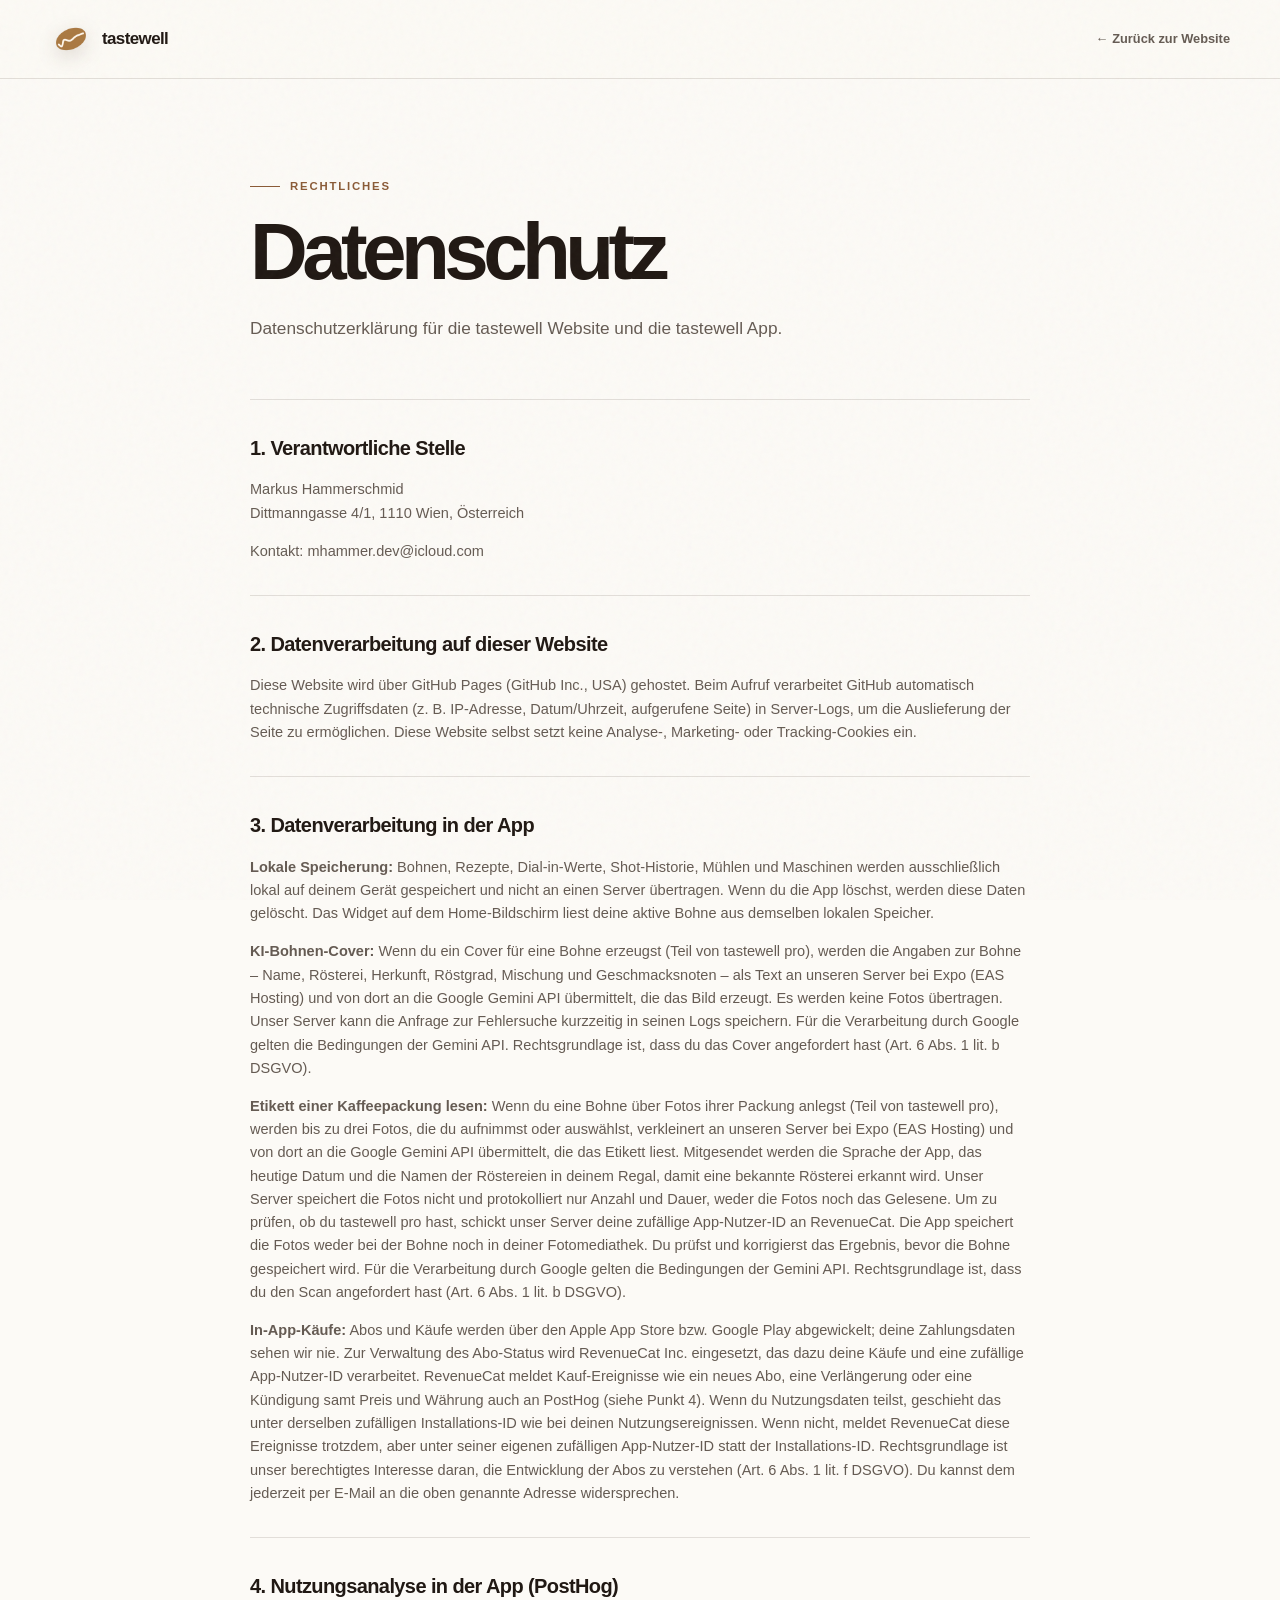
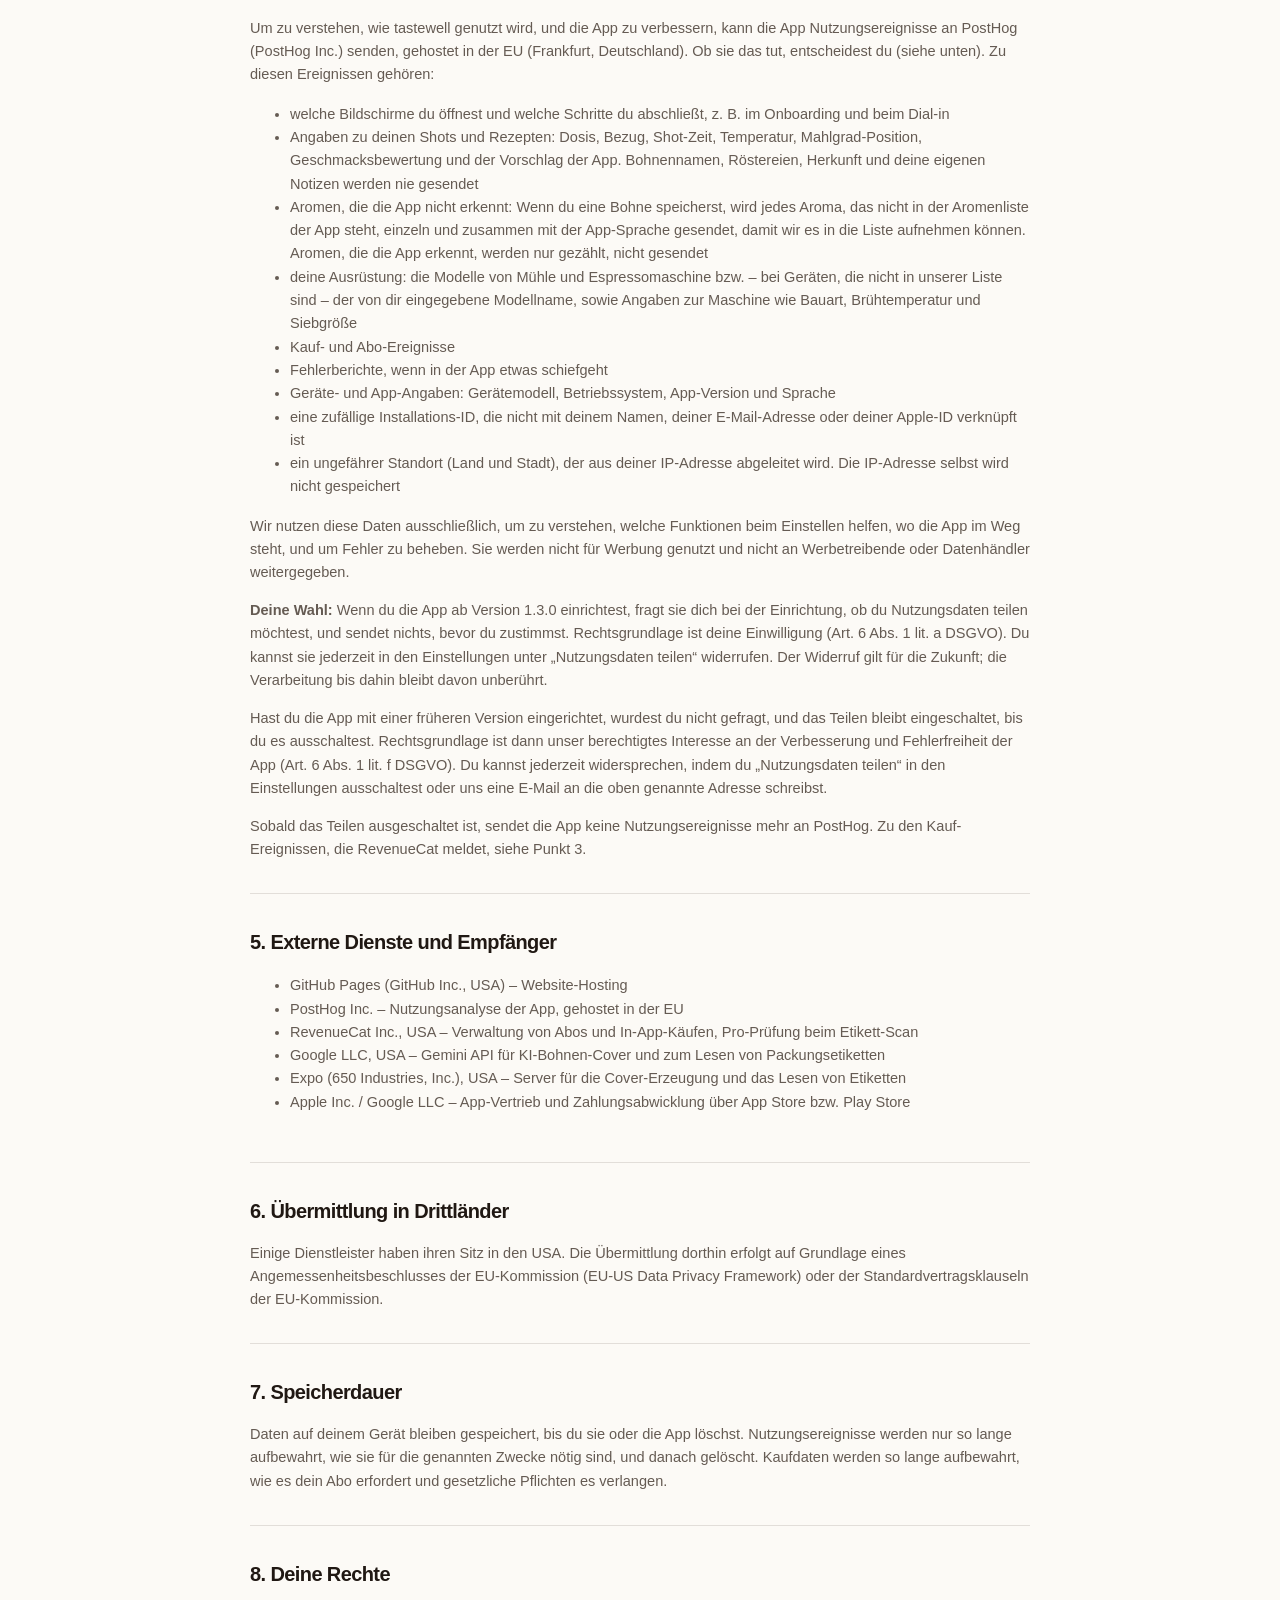
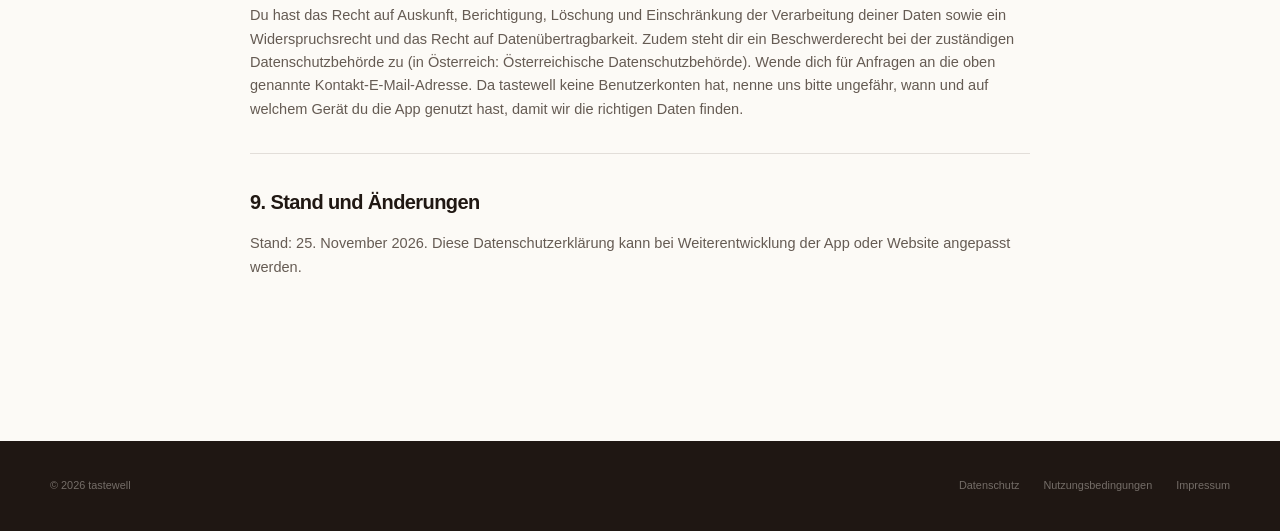
==== commit ae5e2add: "docs(legal): say that unknown flavour notes are sent to PostHog Synced from h-markus/tastewell-app@0" ====
--- a/privacy.html
+++ b/privacy.html
@@ -48,7 +48,8 @@
           <p>Um zu verstehen, wie tastewell genutzt wird, und die App zu verbessern, kann die App Nutzungsereignisse an PostHog (PostHog Inc.) senden, gehostet in der EU (Frankfurt, Deutschland). Ob sie das tut, entscheidest du (siehe unten). Zu diesen Ereignissen gehören:</p>
           <ul>
             <li>welche Bildschirme du öffnest und welche Schritte du abschließt, z. B. im Onboarding und beim Dial-in</li>
-            <li>Angaben zu deinen Shots und Rezepten: Dosis, Bezug, Shot-Zeit, Temperatur, Mahlgrad-Position, Geschmacksbewertung und der Vorschlag der App. Bohnennamen, Röstereien, Herkunft, Geschmacksnoten und deine eigenen Notizen werden nie gesendet</li>
+            <li>Angaben zu deinen Shots und Rezepten: Dosis, Bezug, Shot-Zeit, Temperatur, Mahlgrad-Position, Geschmacksbewertung und der Vorschlag der App. Bohnennamen, Röstereien, Herkunft und deine eigenen Notizen werden nie gesendet</li>
+            <li>Aromen, die die App nicht erkennt: Wenn du eine Bohne speicherst, wird jedes Aroma, das nicht in der Aromenliste der App steht, einzeln und zusammen mit der App-Sprache gesendet, damit wir es in die Liste aufnehmen können. Aromen, die die App erkennt, werden nur gezählt, nicht gesendet</li>
             <li>deine Ausrüstung: die Modelle von Mühle und Espressomaschine bzw. – bei Geräten, die nicht in unserer Liste sind – der von dir eingegebene Modellname, sowie Angaben zur Maschine wie Bauart, Brühtemperatur und Siebgröße</li>
             <li>Kauf- und Abo-Ereignisse</li>
             <li>Fehlerberichte, wenn in der App etwas schiefgeht</li>
@@ -86,7 +87,7 @@
         </section>
         <section>
           <h2>9. Stand und Änderungen</h2>
-          <p>Stand: 23. November 2026. Diese Datenschutzerklärung kann bei Weiterentwicklung der App oder Website angepasst werden.</p>
+          <p>Stand: 25. November 2026. Diese Datenschutzerklärung kann bei Weiterentwicklung der App oder Website angepasst werden.</p>
         </section>
       </div>
     </main>
